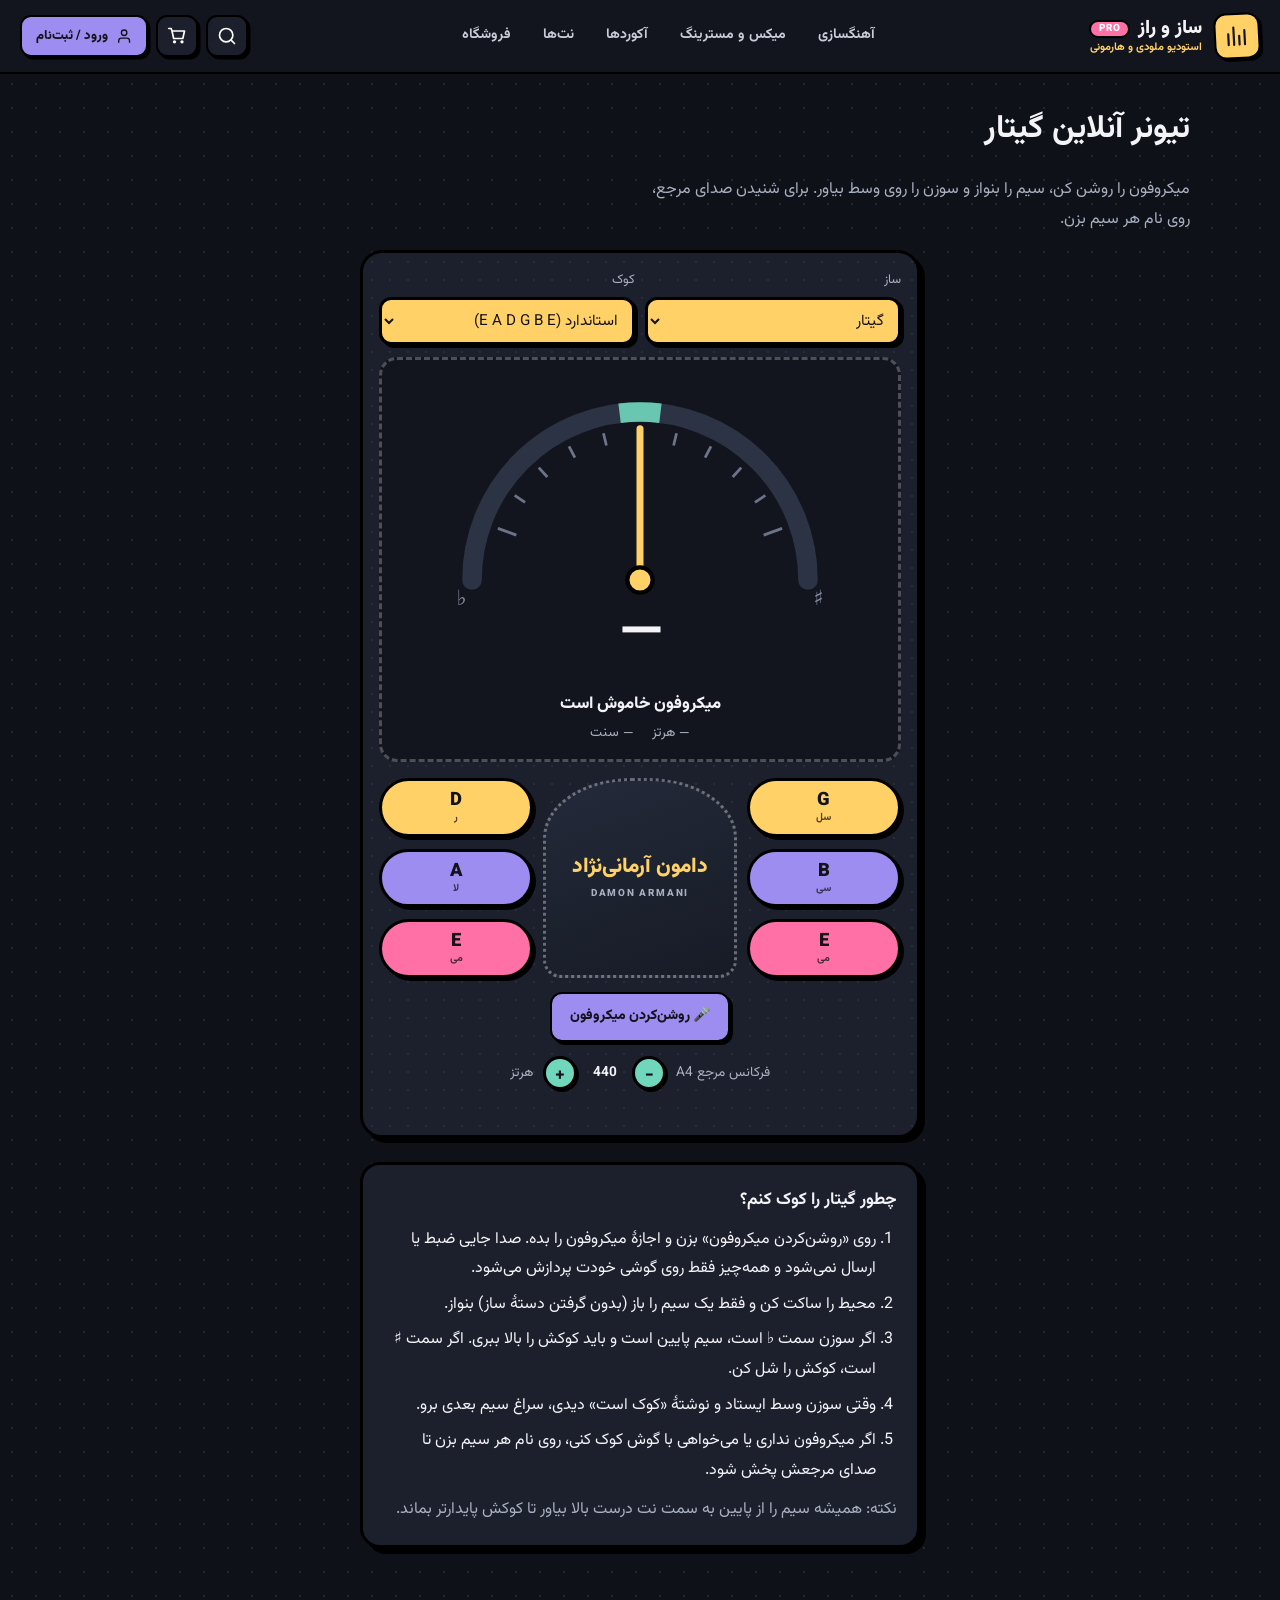
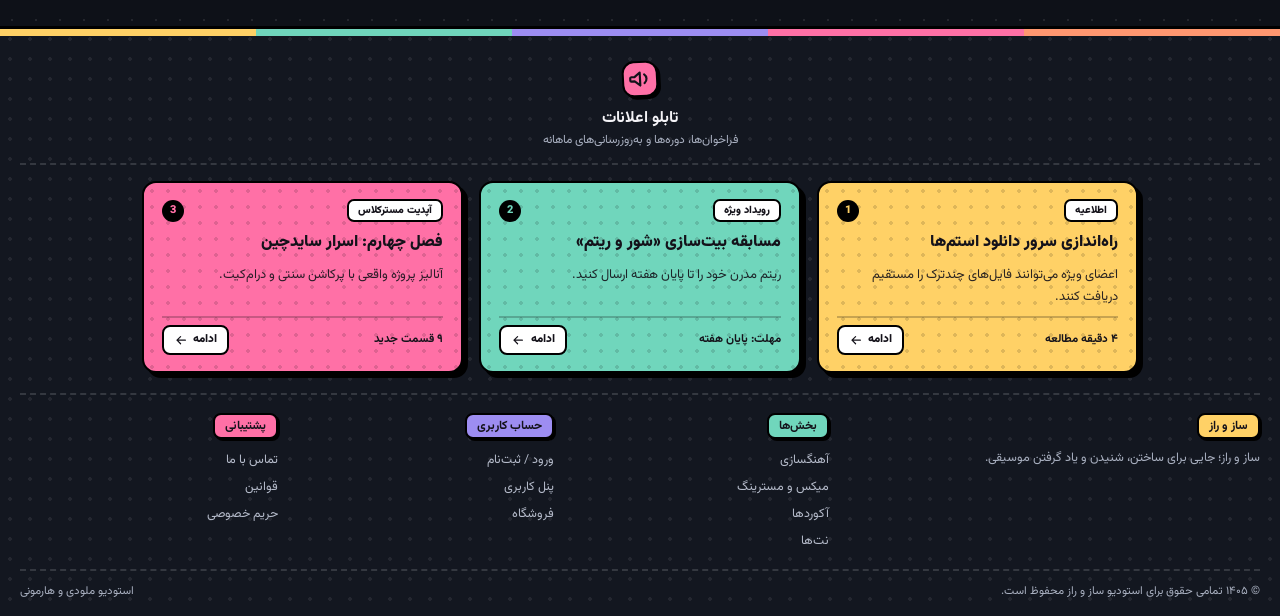
==== tuner/index.html @ 1f8d1e79 "Add files via upload" ====
<!DOCTYPE html>
<html lang="fa" dir="rtl"><head><meta charset="utf-8"><meta name="viewport" content="width=device-width,initial-scale=1,viewport-fit=cover">
<title>تیونر آنلاین گیتار | کوک گیتار با میکروفون | ساز و راز</title>
<meta name="description" content="تیونر آنلاین رایگان برای کوک گیتار، باس و اوکوله با میکروفون گوشی. کوک استاندارد، دراپ دی، نیم‌پرده پایین، DADGAD و اوپن؛ همراه با صدای مرجع هر سیم. ساختهٔ دامون آرمانی‌نژاد.">
<link rel="canonical" href="https://sazoraz.github.io/tuner/"><meta name="robots" content="index,follow,max-image-preview:large">
<meta property="og:type" content="website"><meta property="og:locale" content="fa_IR"><meta property="og:site_name" content="ساز و راز"><meta property="og:title" content="تیونر آنلاین گیتار | ساز و راز"><meta property="og:description" content="گیتارت را با میکروفون گوشی کوک کن؛ رایگان و بدون نصب."><meta property="og:url" content="https://sazoraz.github.io/tuner/">
<meta name="theme-color" content="#0e1118"><link rel="icon" href="/assets/favicon.svg">
<link rel="preload" href="/assets/fonts/Vazirmatn.woff2" as="font" type="font/woff2" crossorigin>
<link rel="stylesheet" href="/assets/theme.css"><link rel="stylesheet" href="/assets/tuner.css"><style id="cfg"></style>
<script type="application/ld+json">{"@context":"https://schema.org","@type":"WebApplication","name":"تیونر آنلاین گیتار","url":"https://sazoraz.github.io/tuner/","applicationCategory":"MultimediaApplication","operatingSystem":"Any","inLanguage":"fa-IR","isAccessibleForFree":true,"offers":{"@type":"Offer","price":"0","priceCurrency":"IRR"},"author":{"@type":"Person","name":"Damon Armani"}}</script></head>
<body class="t-chords"><a class="skip" href="#main">پرش به محتوا</a>
<div id="hdr"></div>
<main id="main" class="wrap">
<div class="pg wide">
<div class="pg-h"><h1>تیونر آنلاین گیتار</h1></div>
<p class="tn-lead">میکروفون را روشن کن، سیم را بنواز و سوزن را روی وسط بیاور. برای شنیدن صدای مرجع، روی نام هر سیم بزن.</p>

<section class="tn" id="tn" aria-label="تیونر">
  <div class="tn-top">
    <label class="tn-sel"><span>ساز</span><select id="tnInst"><option value="guitar">گیتار</option><option value="bass">گیتار باس</option><option value="uke">اوکوله</option></select></label>
    <label class="tn-sel"><span>کوک</span><select id="tnTun"></select></label>
  </div>

  <div class="tn-dial" aria-live="polite">
    <svg viewBox="0 0 300 170" class="tn-svg" role="img" aria-label="نشانگر کوک">
      <path d="M30 150 A120 120 0 0 1 270 150" class="tn-arc"/>
      <path d="M135.4 30.9 A120 120 0 0 1 164.6 30.9" class="tn-ok"/>
      <g id="tnTicks"></g>
      <g id="tnNeedle" class="tn-needle"><line x1="150" y1="150" x2="150" y2="42"/><circle cx="150" cy="150" r="9"/></g>
      <text x="26" y="168" class="tn-lb">♭</text><text x="274" y="168" class="tn-lb" text-anchor="end">♯</text>
    </svg>
    <div class="tn-read">
      <div class="tn-note"><b id="tnNote">—</b><sub id="tnOct"></sub></div>
      <div class="tn-sol" id="tnSol">&nbsp;</div>
      <div class="tn-st" id="tnSt">میکروفون خاموش است</div>
      <div class="tn-num"><span id="tnHz">— هرتز</span><span id="tnCt">— سنت</span></div>
    </div>
  </div>

  <div class="tn-head" id="tnHead">
    <div class="tn-col" id="tnL"></div>
    <div class="tn-plate"><span class="tn-plate-fa">دامون آرمانی‌نژاد</span><span class="tn-plate-en">DAMON ARMANI</span></div>
    <div class="tn-col" id="tnR"></div>
  </div>

  <div class="tn-act">
    <button class="btn" id="tnMic" type="button">🎤 روشن‌کردن میکروفون</button>
    <button class="btn s" id="tnAuto" type="button" hidden>🔄 تشخیص خودکار سیم</button>
  </div>
  <div class="tn-cal"><span>فرکانس مرجع A4</span><button type="button" id="tnM" aria-label="کاهش">−</button><b id="tnA">440</b><button type="button" id="tnP" aria-label="افزایش">+</button><span>هرتز</span></div>
  <p class="tn-msg" id="tnMsg" role="status"></p>
</section>

<section class="box tn-how">
  <h2>چطور گیتار را کوک کنم؟</h2>
  <ol>
    <li>روی «روشن‌کردن میکروفون» بزن و اجازهٔ میکروفون را بده. صدا جایی ضبط یا ارسال نمی‌شود و همه‌چیز فقط روی گوشی خودت پردازش می‌شود.</li>
    <li>محیط را ساکت کن و فقط یک سیم را باز (بدون گرفتن دستهٔ ساز) بنواز.</li>
    <li>اگر سوزن سمت <b>♭</b> است، سیم پایین است و باید کوکش را بالا ببری. اگر سمت <b>♯</b> است، کوکش را شل کن.</li>
    <li>وقتی سوزن وسط ایستاد و نوشتهٔ «کوک است» دیدی، سراغ سیم بعدی برو.</li>
    <li>اگر میکروفون نداری یا می‌خواهی با گوش کوک کنی، روی نام هر سیم بزن تا صدای مرجعش پخش شود.</li>
  </ol>
  <p>نکته: همیشه سیم را از پایین به سمت نت درست بالا بیاور تا کوکش پایدارتر بماند.</p>
</section>
</div>
</main>
<div id="ftr"></div>
<noscript><p style="padding:20px;text-align:center">برای استفاده از تیونر، جاوااسکریپت را فعال کنید.</p></noscript>
<script src="/assets/render.js"></script>
<script src="/assets/shell.js" data-active="/tuner/"></script>
<script src="/assets/tuner.js" defer></script>
</body></html>
---- assets/theme.css ----
/* ساز و راز — theme.css | RTL, responsive, 5 themes, zero frameworks */
@font-face{font-family:'Vazirmatn';src:url(/assets/fonts/Vazirmatn.woff2) format('woff2'),url(/assets/fonts/Vazirmatn.ttf) format('truetype');font-weight:100 900;font-display:swap}
@font-face{font-family:'Lalezar';src:url(/assets/fonts/Lalezar.woff2) format('woff2'),url(/assets/fonts/Lalezar-Regular.ttf) format('truetype');font-weight:400;font-display:swap}
:root{
  --bg:#0e1118;--card:#1b202c;--ink:#000;--text:#f4f3f7;--muted:#a9b0c0;--tx:#14121a;
  --r:16px;--sh:5px;--shc:#000;
  --fh:'Vazirmatn',Tahoma,system-ui,sans-serif;--fb:'Vazirmatn',Tahoma,system-ui,sans-serif;
  --c-compose:#ffd166;--c-mix:#70d6bc;--c-chords:#9d8df1;--c-sheets:#ff70a6;--c-extra:#ff9770;
  --tc:var(--c-compose)
}
*{box-sizing:border-box;margin:0;padding:0}
html{scroll-behavior:smooth;-webkit-text-size-adjust:100%}
body{font-family:var(--fb);background:var(--bg);color:var(--text);line-height:1.85;min-height:100vh;overflow-x:hidden}
body.dots{background-image:radial-gradient(rgba(255,255,255,.09) 1.5px,transparent 1.5px);background-size:24px 24px}
h1,h2,h3,h4,.btn,.brand b{font-family:var(--fh)}
a{color:inherit;text-decoration:none}
img{max-width:100%;height:auto;display:block}
button{font:inherit;cursor:pointer;color:inherit}
:focus-visible{outline:3px solid var(--tc);outline-offset:3px}
.wrap{max-width:1280px;margin:0 auto;padding:0 20px}
.skip{position:absolute;top:-60px;right:10px;background:var(--tc);color:var(--tx);padding:8px 14px;border-radius:8px;z-index:100}
.skip:focus{top:10px}
.ic{width:1.25em;height:1.25em;fill:none;stroke:currentColor;stroke-width:2;stroke-linecap:round;stroke-linejoin:round;flex:none}

/* themes (5) — each section/page just adds t-xxx */
.t-compose{--tc:var(--c-compose)}.t-mix{--tc:var(--c-mix)}.t-chords{--tc:var(--c-chords)}.t-sheets{--tc:var(--c-sheets)}.t-extra{--tc:var(--c-extra)}

/* buttons */
.btn{display:inline-flex;align-items:center;gap:8px;padding:10px 18px;border-radius:12px;border:2.5px solid var(--ink);background:var(--tc);color:var(--tx);font-weight:800;font-size:14px;box-shadow:3px 3px 0 var(--shc);transition:transform .12s,box-shadow .12s}
.btn:hover{transform:translate(1px,1px);box-shadow:2px 2px 0 var(--shc)}
.btn:active{transform:translate(3px,3px);box-shadow:0 0 0 var(--shc)}
.btn-w{background:#fff}
.btn-dark{background:var(--card);color:var(--text)}

/* header */
.hdr{position:sticky;top:0;z-index:50;background:rgba(20,21,31,.94);backdrop-filter:blur(10px);-webkit-backdrop-filter:blur(10px);border-bottom:2.5px solid var(--ink)}
.hdr-in{display:flex;align-items:center;justify-content:space-between;gap:14px;height:72px}
.brand{display:flex;align-items:center;gap:12px}
.logo{width:46px;height:46px;border-radius:12px;background:var(--c-compose);color:var(--tx);border:2.5px solid var(--ink);box-shadow:2.5px 2.5px 0 var(--shc);display:grid;place-items:center;transform:rotate(-3deg);transition:transform .2s}
.brand:hover .logo{transform:rotate(3deg)}
.logo .ic{width:26px;height:26px}
.bt{display:flex;flex-direction:column;line-height:1.25}
.bt b{font-size:19px;font-weight:900;display:flex;align-items:center;gap:8px}
.bt b i{font-style:normal;font-size:10px;background:var(--c-sheets);color:#fff;padding:1px 8px;border-radius:99px;border:2px solid var(--ink)}
.bt small{font-size:11px;color:var(--c-compose);font-weight:700}
.nav{display:flex;gap:4px;align-items:center}
.nav a{padding:8px 12px;border-radius:10px;font-weight:700;font-size:14px;color:#c9cdd8;border:2px solid transparent;transition:.15s}
.nav a:hover{color:#fff;border-color:var(--tc)}
.nav a.on{background:var(--tc);color:var(--tx);border-color:var(--ink);box-shadow:2px 2px 0 var(--shc)}
.hdr-act{display:flex;align-items:center;gap:8px}
.ib{width:42px;height:42px;border-radius:11px;background:var(--card);border:2.5px solid var(--ink);box-shadow:2.5px 2.5px 0 var(--shc);display:grid;place-items:center;color:#fff;position:relative}
.ib:hover{background:#262c3b}
.auth{display:flex;align-items:center;gap:8px;padding:0 14px;height:42px;border-radius:11px;background:var(--c-chords);color:var(--tx);border:2.5px solid var(--ink);box-shadow:2.5px 2.5px 0 var(--shc);font-weight:800;font-size:13px;white-space:nowrap}
.auth.in{background:var(--c-mix)}
.auth .av{width:24px;height:24px;border-radius:50%;background:#fff;border:2px solid var(--ink);display:grid;place-items:center;font-size:12px;font-weight:900}
.burger{display:none}

/* hero */
.hero{margin:18px 0 6px;border:3px solid var(--ink);border-radius:calc(var(--r) + 6px);background:var(--c-compose);color:var(--tx);padding:28px 32px;position:relative;overflow:hidden;box-shadow:6px 6px 0 var(--shc)}
.hero::before{content:'';position:absolute;inset:0;background-image:radial-gradient(rgba(0,0,0,.18) 2.5px,transparent 2.5px);background-size:22px 22px;pointer-events:none}
.sh{position:absolute;z-index:0;border:3px solid var(--ink);pointer-events:none}
.sh.a{width:170px;height:170px;border-radius:50%;background:var(--c-sheets);top:-50px;left:-50px}
.sh.b{width:130px;height:130px;background:var(--c-mix);bottom:-55px;right:28%;transform:rotate(12deg)}
.sh.c{width:60px;height:60px;border-radius:10px;background:var(--c-chords);top:26px;left:34%;transform:rotate(45deg)}
.hero-in{position:relative;z-index:1;display:grid;grid-template-columns:7fr 5fr;gap:24px;align-items:center}
.eyebrow{display:inline-flex;align-items:center;gap:8px;background:#fff;border:2.5px solid var(--ink);padding:3px 16px;border-radius:99px;font-weight:800;font-size:13px;box-shadow:2.5px 2.5px 0 var(--shc);transform:rotate(-1deg)}
.eyebrow::before{content:'';width:10px;height:10px;border-radius:50%;background:var(--c-sheets);animation:pulse 1.6s infinite}
.hero h1{font-size:clamp(24px,3.6vw,40px);line-height:1.35;font-weight:900;margin:10px 0}
.hl{display:inline-block;background:var(--c-sheets);color:#fff;padding:0 14px;border-radius:10px;border:2.5px solid var(--ink);box-shadow:4px 4px 0 var(--ink);transform:rotate(-1deg);margin-top:6px}
.hero p{font-size:15px;font-weight:600;max-width:620px;line-height:1.9}
.hero-btns{display:flex;gap:10px;flex-wrap:wrap;margin-top:14px}
.hero .btn{background:var(--c-sheets);color:#fff;padding:9px 18px;font-size:14px;box-shadow:4px 4px 0 var(--ink)}
.hero .btn.alt{background:#fff;color:var(--tx)}
.deck{background:#1b202c;color:var(--text);border:3px solid var(--ink);border-radius:18px;padding:14px;box-shadow:5px 5px 0 var(--ink);transform:rotate(1deg);transition:transform .25s}
.deck:hover{transform:rotate(0)}
.deck-top{display:flex;justify-content:space-between;align-items:center;padding-bottom:8px;margin-bottom:8px;border-bottom:2px solid rgba(255,255,255,.14)}
.dots3{display:flex;gap:6px}.dots3 i{width:13px;height:13px;border-radius:50%;border:1.5px solid var(--ink)}
.dots3 i:nth-child(1){background:var(--c-sheets)}.dots3 i:nth-child(2){background:var(--c-compose)}.dots3 i:nth-child(3){background:var(--c-mix)}
.deck-top span{font-size:11px;font-weight:800;color:var(--c-compose);background:rgba(0,0,0,.4);padding:3px 10px;border-radius:7px}
.eq{display:flex;align-items:flex-end;gap:6px;height:76px;background:#11141c;border:2px solid var(--ink);border-radius:12px;padding:12px}
.eq i{flex:1;height:var(--h);border-radius:4px 4px 0 0;border-top:2px solid var(--ink);animation:eqb 1.6s ease-in-out infinite;animation-delay:var(--d)}
.eq i:nth-child(4n+1){background:var(--c-sheets)}.eq i:nth-child(4n+2){background:var(--c-mix)}.eq i:nth-child(4n+3){background:var(--c-compose)}.eq i:nth-child(4n){background:var(--c-chords)}
.now{display:flex;align-items:center;gap:12px;background:#242b3b;border:2px solid var(--ink);border-radius:12px;padding:8px;margin-top:10px}
.now .logo{width:38px;height:38px;transform:none;box-shadow:none}
.now div{flex:1;min-width:0;line-height:1.5}.now b{display:block;font-size:14px}.now small{font-size:12px;color:var(--c-mix)}
.quick{display:grid;grid-template-columns:repeat(4,1fr);gap:12px;margin-top:20px;padding-top:16px;border-top:2px solid rgba(0,0,0,.2);position:relative;z-index:1}
.q{display:flex;align-items:center;gap:10px;background:#fff;border:2.5px solid var(--ink);border-radius:14px;padding:9px 11px;box-shadow:3px 3px 0 var(--ink);transition:transform .15s}
.q:hover{transform:translateY(-3px)}
.q .qi{width:38px;height:38px;border-radius:11px;border:2.5px solid var(--ink);background:var(--tc);display:grid;place-items:center;flex:none}
.q b{display:block;font-size:14px;line-height:1.4}.q small{font-size:12px;color:#5b5663}

/* sections + cards */
main>*:not(.hero-wrap){margin-top:0}
.sec{margin-top:56px;scroll-margin-top:90px}
.sec-h{display:flex;align-items:center;justify-content:space-between;gap:14px;padding-bottom:16px;border-bottom:3px solid var(--tc);margin-bottom:24px;flex-wrap:wrap}
.sec-t{display:flex;align-items:center;gap:14px}
.sec-i{width:52px;height:52px;border-radius:14px;background:var(--tc);color:var(--tx);border:3px solid var(--ink);box-shadow:3px 3px 0 var(--shc);display:grid;place-items:center;transform:rotate(-3deg)}
.sec-i .ic{width:26px;height:26px}
.sec h2{font-size:clamp(19px,2.6vw,28px);font-weight:900;line-height:1.5;display:flex;align-items:center;gap:10px;flex-wrap:wrap}
.tag{font-size:11px;background:var(--tc);color:var(--tx);border:2px solid var(--ink);padding:0 10px;border-radius:7px;font-weight:900}
.sec-t p{font-size:13px;color:var(--muted)}
.grid{display:grid;grid-template-columns:repeat(3,1fr);gap:24px}
.card{position:relative;background:var(--card);border:3px solid var(--ink);border-radius:calc(var(--r) + 4px);padding:18px;box-shadow:var(--sh) var(--sh) 0 var(--shc);display:flex;flex-direction:column;gap:14px;transition:transform .2s,box-shadow .2s}
.card:hover{transform:translateY(-4px);box-shadow:var(--sh) calc(var(--sh) + 3px) 0 var(--tc)}
.thumb{position:relative;aspect-ratio:16/9;border-radius:var(--r);overflow:hidden;border:2.5px solid var(--ink);background:var(--tc)}
.thumb img{width:100%;height:100%;object-fit:cover}
.ph{width:100%;height:100%;display:grid;place-items:center;color:var(--tx);background-image:radial-gradient(rgba(0,0,0,.22) 1.5px,transparent 1.5px);background-size:16px 16px}
.ph .ic{width:56px;height:56px;opacity:.85}
.chip{position:absolute;top:10px;right:10px;background:var(--tc);color:var(--tx);font-weight:900;font-size:11px;padding:2px 10px;border-radius:8px;border:2px solid var(--ink);box-shadow:2px 2px 0 var(--shc)}
.meta{position:absolute;bottom:10px;left:10px;background:rgba(14,17,24,.82);color:#fff;font-size:11px;padding:1px 9px;border-radius:7px}
.chord{display:flex;align-items:center;justify-content:space-between;gap:10px;aspect-ratio:16/9;padding:16px;border-radius:var(--r);border:2.5px solid var(--ink);background:#232135;background-image:radial-gradient(rgba(255,255,255,.12) 1.5px,transparent 1.5px);background-size:16px 16px;position:relative}
.chord b{font-family:var(--fh);font-size:34px;font-weight:900;color:var(--tc);line-height:1.2;direction:ltr}
.chord small{font-size:12px;color:#d6d9e3;display:block}
.card h3{font-size:16px;line-height:1.7;font-weight:800}
.card p{font-size:13px;color:var(--muted);line-height:1.9;display:-webkit-box;-webkit-line-clamp:2;-webkit-box-orient:vertical;overflow:hidden}
.stretch::after{content:'';position:absolute;inset:0;border-radius:inherit}
.cta{margin-top:auto;display:flex;align-items:center;justify-content:center;gap:8px;padding:10px;border-radius:12px;background:var(--tc);color:var(--tx);border:2.5px solid var(--ink);box-shadow:3px 3px 0 var(--shc);font-weight:800;font-size:13px}
.card-b{display:flex;flex-direction:column;gap:6px;flex:1}

/* banner */
.banner{margin-top:56px;background:var(--c-mix);color:var(--tx);border:3px solid var(--ink);border-radius:calc(var(--r) + 6px);padding:32px;box-shadow:6px 6px 0 var(--shc);display:flex;align-items:center;justify-content:space-between;gap:22px;flex-wrap:wrap;position:relative;overflow:hidden}
.banner::before{content:'';position:absolute;inset:0;background-image:radial-gradient(rgba(0,0,0,.16) 2.5px,transparent 2.5px);background-size:20px 20px;pointer-events:none}
.banner>*{position:relative}
.banner .logo{width:64px;height:64px;background:var(--c-sheets);color:#fff;border-radius:16px}
.banner h3{font-size:clamp(18px,2.4vw,26px);font-weight:900;line-height:1.5}
.banner p{font-weight:600;font-size:15px}
.banner .l{display:flex;align-items:center;gap:16px}
.banner .btn{background:#fff;padding:14px 26px;font-size:15px}

/* footer */
.ftr{margin-top:48px;background:#131720;background-image:radial-gradient(rgba(255,255,255,.07) 2px,transparent 2px);background-size:20px 20px;border-top:3px solid var(--ink);padding:26px 0 14px;position:relative}
.ftr::before{content:'';position:absolute;top:0;left:0;right:0;height:7px;background:linear-gradient(90deg,var(--c-compose) 0 20%,var(--c-mix) 0 40%,var(--c-chords) 0 60%,var(--c-sheets) 0 80%,var(--c-extra) 0)}
.ftr-h{display:flex;align-items:center;justify-content:space-between;gap:10px;padding:6px 0 14px;margin-bottom:14px;border-bottom:2px dashed rgba(255,255,255,.14);flex-wrap:wrap}
.ftr-h .l{display:flex;align-items:center;gap:10px}
.ftr-h .logo{width:36px;height:36px;background:var(--c-sheets)}
.ftr-h h3{font-size:16px}.ftr-h small{color:var(--muted);font-size:12px}
.ann{display:grid;grid-template-columns:repeat(3,1fr);gap:12px}
.an{background:var(--tc);color:var(--tx);border:2.5px solid var(--ink);border-radius:14px;padding:12px 14px;box-shadow:4px 4px 0 var(--shc);display:flex;flex-direction:column;gap:5px;position:relative;overflow:hidden;transition:transform .2s}
.an:hover{transform:translateY(-3px)}
.an .top{display:flex;justify-content:space-between;align-items:center}
.an .lbl{background:#fff;border:2px solid var(--ink);padding:0 9px;border-radius:7px;font-size:10.5px;font-weight:900}
.an .no{width:22px;height:22px;border-radius:50%;background:var(--ink);color:var(--tc);display:grid;place-items:center;font-size:11px;font-weight:900}
.an h4{font-size:14px;line-height:1.6;font-weight:900}
.an p{font-size:12px;line-height:1.7;opacity:.9;display:-webkit-box;-webkit-line-clamp:2;-webkit-box-orient:vertical;overflow:hidden}
.an .ft{display:flex;justify-content:space-between;align-items:center;margin-top:auto;padding-top:7px;border-top:2px solid rgba(0,0,0,.22);font-size:11.5px;font-weight:700}
.an .ft a{background:#fff;border:2px solid var(--ink);padding:2px 10px;border-radius:8px;font-weight:900;display:inline-flex;align-items:center;gap:5px}
.cols{display:grid;grid-template-columns:2fr 1fr 1fr 1fr;gap:18px;margin-top:18px;padding-top:16px;border-top:2px dashed rgba(255,255,255,.14)}
.cols h5{display:inline-block;font-size:12px;margin-bottom:8px;padding:0 10px;border:2px solid var(--ink);border-radius:8px;background:var(--c-compose);color:#14121a;box-shadow:2px 2px 0 #000}
.cols>div:nth-child(2) h5{background:var(--c-mix)}.cols>div:nth-child(3) h5{background:var(--c-chords)}.cols>div:nth-child(4) h5{background:var(--c-sheets)}
.cols a{display:block;color:#b6bccb;font-size:12.5px;padding:2px 0}.cols a:hover{color:var(--c-compose)}
.cols p{font-size:12.5px;line-height:1.8;color:var(--muted);max-width:380px}
.copy{margin-top:14px;padding-top:10px;border-top:2px dashed rgba(255,255,255,.14);display:flex;justify-content:space-between;gap:8px;flex-wrap:wrap;color:var(--muted);font-size:11.5px}

@keyframes pulse{50%{opacity:.35}}
@keyframes eqb{0%,100%{transform:scaleY(1)}50%{transform:scaleY(.55)}}
.eq i{transform-origin:bottom}
@media(prefers-reduced-motion:reduce){*{animation:none!important;transition:none!important}html{scroll-behavior:auto}}

/* tablet */
@media(max-width:1040px){
  .hero-in{grid-template-columns:1fr}.deck{max-width:460px}
  .quick{grid-template-columns:repeat(2,1fr)}
  .grid{grid-template-columns:repeat(2,1fr)}
  .ann{display:flex;overflow-x:auto;scroll-snap-type:x mandatory;gap:12px;padding:2px 2px 10px;scrollbar-width:none}.ann::-webkit-scrollbar{display:none}.an{flex:0 0 78%;scroll-snap-align:start}.cols{grid-template-columns:1fr 1fr}.cols>div:first-child{grid-column:1/-1}
}
/* mobile: nav drawer + horizontal card sliders */
@media(max-width:860px){
  .burger{display:grid}
  .nav{position:fixed;top:72px;right:0;left:0;flex-direction:column;align-items:stretch;background:#14151f;border-bottom:2.5px solid var(--ink);padding:14px 20px 20px;gap:8px;transform:translateY(-130%);transition:transform .25s;z-index:40;max-height:calc(100vh - 72px);overflow:auto}
  .nav.open{transform:none}
  .nav a{padding:12px 14px;border:2px solid rgba(255,255,255,.08);font-size:15px}
  .auth span.t{display:none}.auth{padding:0 10px}
  .bt small{display:none}
}
@media(max-width:700px){
  .wrap{padding:0 14px}
  .hero{padding:16px 14px}.hero-in{gap:14px}.eq{height:56px}.hero p{font-size:14px}
  .grid{display:flex;overflow-x:auto;scroll-snap-type:x mandatory;gap:16px;padding:6px 4px 14px;margin:0 -4px;scrollbar-width:none}
  .grid::-webkit-scrollbar{display:none}
  .grid .card{flex:0 0 80%;scroll-snap-align:start}
  .sec{margin-top:42px}.sec-i{width:44px;height:44px}
  .quick{grid-template-columns:1fr 1fr;gap:10px}.q{padding:9px;gap:8px}.q .qi{width:36px;height:36px}
  .banner{padding:22px 18px}
  .ib.hide-m{display:none}
}

/* ---- حساب کاربری / پنل / فروشگاه ---- */
.pg{padding:26px 0 6px;max-width:760px;margin:0 auto}.pg.wide{max-width:1100px}
.pg-h{margin-bottom:16px}.pg-h h1{font-size:clamp(22px,4vw,32px)}
.box{background:var(--card);border:3px solid var(--ink);border-radius:calc(var(--r) + 4px);padding:20px;box-shadow:6px 6px 0 var(--shc)}
.box+.box,#app>.box+.box{margin-top:20px}
.box h2{font-size:17px;margin-bottom:12px}
.muted{color:var(--muted);font-size:13px}
.tabs2{display:flex;gap:8px;margin-bottom:16px;flex-wrap:wrap}
.tabs2 button{padding:8px 16px;border-radius:11px;border:2.5px solid var(--ink);background:#262c3b;color:#cfd3de;font-weight:800;font-size:14px}
.tabs2 button[aria-selected=true]{background:var(--tc);color:var(--tx);box-shadow:3px 3px 0 var(--shc)}
.fm{display:grid;gap:14px}.fm[hidden]{display:none}
.fm label{display:grid;gap:5px;font-weight:700;font-size:13px}
.fm input:not([type=checkbox]),.fm textarea{width:100%;padding:11px 13px;border-radius:11px;border:2.5px solid var(--ink);background:#11141c;color:var(--text);font:inherit;font-size:15px}
.fm small{color:var(--muted);font-weight:500;font-size:12px;line-height:1.8}
.note-msg{display:none;padding:10px 14px;border:2.5px solid var(--ink);border-radius:11px;font-weight:700;font-size:14px;margin-bottom:12px}
.note-msg.show{display:block}.note-msg.err{background:#ff6b6b;color:#14121a}.note-msg.ok{background:var(--c-mix);color:#14121a}
.list{display:grid;gap:10px}
.li{border:2.5px solid var(--ink);background:#242b3b;border-radius:12px;padding:10px 14px;display:flex;justify-content:space-between;gap:10px;align-items:center;flex-wrap:wrap}
.li.unread{border-color:var(--c-compose)}
.st{display:inline-block;padding:1px 10px;border-radius:99px;border:2px solid var(--ink);font-size:12px;font-weight:900;color:#14121a;background:var(--c-compose)}
.st.approved{background:var(--c-mix)}.st.rejected{background:#ff6b6b}
.acts{display:flex;gap:10px;flex-wrap:wrap;margin-top:14px}
.modal{position:fixed;inset:0;background:rgba(0,0,0,.78);display:grid;place-items:center;z-index:300;padding:16px;overflow:auto}
.modal .box{max-width:460px;width:100%}.modal p{margin-bottom:6px;line-height:1.9}
.code{font-family:ui-monospace,Menlo,monospace;direction:ltr;text-align:center;font-size:20px;letter-spacing:1.5px;background:#000;color:var(--c-compose);border:2.5px dashed var(--c-compose);padding:12px;border-radius:12px;margin:12px 0;user-select:all;word-break:break-all}
.shop{display:grid;grid-template-columns:1fr 360px;gap:22px;align-items:start}
.prods{display:grid;grid-template-columns:repeat(auto-fill,minmax(230px,1fr));gap:18px}
.prod{background:var(--card);border:3px solid var(--ink);border-radius:calc(var(--r) + 2px);padding:16px;box-shadow:5px 5px 0 var(--shc);display:flex;flex-direction:column;gap:10px}
.prod h3{font-size:16px;line-height:1.7}.prod .price{font-weight:900;color:var(--c-extra);font-size:17px;margin-top:auto}
.cart{position:sticky;top:90px}.total{display:flex;justify-content:space-between;margin:12px 0;font-size:16px}
.cardinfo{display:grid;gap:8px;margin:10px 0 14px}
@media(max-width:860px){.shop{grid-template-columns:1fr}.cart{position:static}}

/* ---- صفحهٔ پست ---- */
.art-wrap{max-width:820px;margin:0 auto;padding-top:20px}
.crumbs{font-size:12.5px;color:var(--muted);display:flex;gap:6px;flex-wrap:wrap;margin-bottom:14px}.crumbs a:hover{color:var(--tc)}
.art-h h1{font-size:clamp(24px,4.4vw,40px);line-height:1.5;margin:10px 0}
.art-h .lead{font-size:16px;color:#d6d9e3;font-weight:600;line-height:2}
.art-meta{display:flex;gap:14px;flex-wrap:wrap;color:var(--muted);font-size:13px;margin-top:10px}
.art .chip{display:inline-block;background:var(--tc);color:var(--tx);border:2.5px solid var(--ink);padding:0 12px;border-radius:99px;font-weight:900;font-size:12px;box-shadow:2px 2px 0 var(--shc)}
.cover{margin:20px 0;border:3px solid var(--ink);border-radius:calc(var(--r) + 4px);overflow:hidden;box-shadow:6px 6px 0 var(--shc);background:var(--card)}.cover img{width:100%}
.toc{background:var(--card);border:3px solid var(--ink);border-radius:var(--r);padding:12px 18px;margin:18px 0;box-shadow:4px 4px 0 var(--shc)}.toc b{color:var(--tc)}.toc ol{margin:6px 22px 0;display:grid;gap:2px;font-size:14px}.toc a:hover{color:var(--tc)}
.prose{font-size:17px;line-height:2.15}.prose>*+*{margin-top:18px}
.prose h2{font-size:26px;line-height:1.7;margin-top:36px;padding-right:14px;border-right:6px solid var(--tc);scroll-margin-top:90px}
.prose h3{font-size:20px;margin-top:26px;color:var(--tc);scroll-margin-top:90px}
.prose a:not(.btn){color:var(--tc);text-decoration:underline;text-underline-offset:4px}
.prose ul{padding-right:24px}.prose li{margin:4px 0}
.fig img{border:3px solid var(--ink);border-radius:var(--r);box-shadow:5px 5px 0 var(--shc);width:100%}.fig figcaption{font-size:13px;color:var(--muted);text-align:center;margin-top:8px}
.vid{position:relative;aspect-ratio:16/9;border:3px solid var(--ink);border-radius:var(--r);overflow:hidden;box-shadow:5px 5px 0 var(--shc);background:#000}.vid iframe{position:absolute;inset:0;width:100%;height:100%;border:0}
.sc iframe{width:100%;height:166px;border:3px solid var(--ink);border-radius:var(--r);background:#fff}
.hl-box{background:var(--tc);color:var(--tx);border:3px solid var(--ink);border-radius:var(--r);padding:16px 20px;font-weight:700;box-shadow:5px 5px 0 var(--shc);line-height:2}
.dv{border:0;border-top:3px dashed rgba(255,255,255,.2);margin:30px 0}
.aud{background:var(--card);border:3px solid var(--ink);border-radius:var(--r);padding:12px;box-shadow:4px 4px 0 var(--shc);display:grid;gap:8px}.aud audio{width:100%}
.art-foot{display:flex;gap:10px;margin:26px 0;flex-wrap:wrap}
.related{margin:34px 0}.related h2,.cm h2{font-size:20px;margin-bottom:12px}.cm{margin:30px 0 10px}
.grid.v{grid-template-columns:repeat(auto-fill,minmax(250px,1fr))}
.pbar{position:fixed;top:0;right:0;height:4px;background:var(--tc);width:0;z-index:99}
.cm .li p{white-space:pre-wrap;margin:4px 0 0}
@media(max-width:700px){.grid.v{display:grid;grid-template-columns:1fr;overflow:visible;margin:0;padding:0}.grid.v .card{flex:none}.prose{font-size:16px}.prose h2{font-size:22px}}

/* ===== پنل کاربری (طراحی جدید) ===== */
body.pn-on{padding-bottom:84px}
.ic{display:inline-grid;place-items:center;flex:none}
.pn-hero{background:var(--card);border:3px solid var(--ink);border-radius:calc(var(--r) + 6px);padding:18px;box-shadow:6px 6px 0 var(--shc);display:grid;gap:14px;position:relative;overflow:hidden}
.pn-hero::before{content:'';position:absolute;width:140px;height:140px;border-radius:50%;background:var(--c-chords);opacity:.18;top:-60px;left:-50px;pointer-events:none}
.pn-id{display:flex;align-items:center;gap:14px;position:relative}
.pn-av{width:64px;height:64px;border-radius:18px;background:var(--c-compose);color:var(--tx);border:3px solid var(--ink);box-shadow:3px 3px 0 var(--shc);display:grid;place-items:center;font-size:28px;font-weight:900;position:relative;transform:rotate(-3deg);flex:none}
.pn-pro{position:absolute;bottom:-9px;right:50%;transform:translateX(50%);font-style:normal;font-size:10px;font-weight:900;background:var(--c-sheets);color:#fff;border:2px solid var(--ink);border-radius:99px;padding:0 8px;line-height:1.6}
.pn-who{min-width:0}.pn-who h1{font-size:22px;line-height:1.4}.pn-who .muted{font-size:12px;overflow:hidden;text-overflow:ellipsis;white-space:nowrap}
.pn-sub{display:grid;gap:10px;background:#242b3b;border:2.5px solid var(--ink);border-radius:14px;padding:12px 14px;position:relative}
.pn-subt{display:flex;align-items:center;gap:8px;flex-wrap:wrap}.pn-subt .ic{color:var(--c-compose)}.pn-subt span:last-child{font-size:12px;color:var(--muted);flex-basis:100%}
.pn-bar{height:12px;background:#11141c;border:2px solid var(--ink);border-radius:99px;overflow:hidden}.pn-bar i{display:block;height:100%;background:var(--c-mix)}
.pn-sub .btn{justify-self:start}
.pn-mx{display:grid;grid-template-columns:repeat(3,1fr);gap:12px;margin:16px 0}
.pn-m{background:var(--card);border:3px solid var(--ink);border-radius:16px;padding:12px 8px;box-shadow:4px 4px 0 var(--shc);display:grid;justify-items:center;gap:2px;color:var(--text);font:inherit;transition:transform .12s}
.pn-m:active{transform:translate(3px,3px);box-shadow:0 0 0 var(--shc)}
.pn-m .ic{color:var(--tc)}.pn-m b{font-size:22px;line-height:1.3}.pn-m small{font-size:11px;color:var(--muted)}
.pn-lay{display:grid;gap:18px;align-items:start}
.pn-tabs{display:none;gap:8px;margin-bottom:14px}
.pn-tabs button{display:inline-flex;align-items:center;gap:7px;padding:8px 16px;border-radius:11px;border:2.5px solid var(--ink);background:#262c3b;color:#cfd3de;font:inherit;font-weight:800;font-size:14px;position:relative}
.pn-tabs button[aria-selected=true]{background:var(--tc);color:var(--tx);box-shadow:3px 3px 0 var(--shc)}
.pn-bd{font-style:normal;background:var(--c-sheets);color:#fff;border:2px solid var(--ink);border-radius:99px;font-size:10px;font-weight:900;min-width:19px;height:19px;display:grid;place-items:center;padding:0 4px;line-height:1}
.pn-nav{position:fixed;bottom:0;right:0;left:0;z-index:60;display:grid;grid-template-columns:repeat(4,1fr);background:rgba(20,21,31,.97);border-top:3px solid var(--ink);padding:6px 6px calc(6px + env(safe-area-inset-bottom))}
.pn-nav button{display:grid;justify-items:center;gap:1px;padding:5px 2px;border-radius:12px;color:#9aa1b3;font:inherit;font-size:11px;font-weight:800;position:relative;background:none;border:2.5px solid transparent}
.pn-nav button.on{color:var(--tx);background:var(--tc);border-color:var(--ink);box-shadow:2px 2px 0 var(--shc)}
.pn-nav .pn-bd{position:absolute;top:0;left:22%}
.pn-c{padding:16px}.pn-side{display:none}
.pn-grid{display:grid;grid-template-columns:repeat(auto-fill,minmax(210px,1fr));gap:14px}
.pn-prod{background:#242b3b;border:2.5px solid var(--ink);border-radius:14px;padding:14px;display:grid;gap:10px;box-shadow:3px 3px 0 var(--shc)}
.pn-pi{width:42px;height:42px;border-radius:11px;background:var(--c-mix);color:var(--tx);border:2.5px solid var(--ink);display:grid;place-items:center}
.pn-empty{text-align:center;padding:26px 8px;display:grid;gap:12px;justify-items:center}
.pn-acc{display:grid;gap:14px}.pn-acc .btn{justify-self:start}
.pn-pad{padding:14px}
.pn-sm{display:grid;gap:0;width:100%;text-align:right;padding:8px 10px;margin-top:8px;border-radius:11px;border:2.5px solid var(--ink);background:#242b3b;color:var(--text);font:inherit}
.pn-sm.unread{border-color:var(--c-compose)}.pn-sm small{overflow:hidden;text-overflow:ellipsis;white-space:nowrap}
.pn-help .btn{margin-top:8px}
.sk{background:linear-gradient(90deg,#242b3b 25%,#2e3649 50%,#242b3b 75%);background-size:200% 100%;animation:sk 1.2s infinite;border-radius:10px;height:38px}.sk-r{height:56px;border:2.5px solid var(--ink);margin-bottom:10px}
@keyframes sk{to{background-position:-200% 0}}
/* پیام‌ها — چیدمان ایمیل */
.mail{display:grid;gap:0}
.mail .md{display:none}.mail.open .ml{display:none}.mail.open .md{display:block}
.ml-h{padding-bottom:10px;border-bottom:2.5px solid var(--ink);margin-bottom:6px}
.mi{display:grid;gap:3px;width:100%;text-align:right;padding:10px 12px;margin:8px 0;border-radius:12px;border:2.5px solid var(--ink);background:#242b3b;color:var(--text);font:inherit;position:relative}
.mi.act{background:#2c3550;border-color:var(--tc)}.mi.unread{border-color:var(--c-compose)}
.mi-t{display:flex;justify-content:space-between;gap:8px}.mi-t b{overflow:hidden;text-overflow:ellipsis;white-space:nowrap}.mi-t small{color:var(--muted);flex:none}
.mi-s{font-size:12px;color:var(--muted);overflow:hidden;text-overflow:ellipsis;white-space:nowrap}.mi-k{background:var(--c-chords);color:var(--tx);border-radius:6px;padding:0 6px;font-weight:800;font-size:11px}
.mi-dot{position:absolute;top:-5px;left:-5px;width:13px;height:13px;border-radius:50%;background:var(--c-sheets);border:2px solid var(--ink)}
.tv-h{display:flex;align-items:center;gap:10px;padding-bottom:10px;border-bottom:2.5px solid var(--ink);margin-bottom:12px;flex-wrap:wrap}.tv-h h3{font-size:16px;flex:1;min-width:0}
.pn-back{display:inline-flex;align-items:center;gap:4px;padding:6px 12px;border-radius:10px;border:2.5px solid var(--ink);background:#262c3b;color:var(--text);font:inherit;font-weight:800;font-size:13px}
.tv-l{display:grid;gap:10px;margin-bottom:14px}
.bb{max-width:88%;border:2.5px solid var(--ink);border-radius:14px;padding:9px 13px}.bb small{display:block;font-size:11px;opacity:.75}.bb p{white-space:pre-wrap;word-break:break-word;margin-top:2px}
.bb.ad{background:#242b3b;justify-self:start;border-top-right-radius:4px}.bb.me{background:var(--c-mix);color:var(--tx);justify-self:end;border-top-left-radius:4px}
.tv-f{gap:10px}.tv-f textarea{resize:vertical;min-height:80px}.tv-f .btn{justify-self:start}
@media(min-width:900px){
  body.pn-on{padding-bottom:0}
  .pn-nav{display:none}.pn-tabs{display:flex}
  .pn-hero{grid-template-columns:1fr minmax(280px,380px);align-items:center;padding:22px}
  .pn-lay{grid-template-columns:1fr 300px}.pn-side{display:block}
  .pn-side .box{padding:16px}.pn-side .box+.box{margin-top:16px}
  .mail{grid-template-columns:300px 1fr;gap:16px}
  .mail .md,.mail.open .md{display:block}.mail.open .ml{display:block}
  .md{border-right:2.5px solid var(--ink);padding-right:16px}.pn-back{display:none}
  .pn-ph{text-align:center;padding-top:60px}
}
.pn-who .muted{unicode-bidi:plaintext;text-align:start}

/* ===== نسخهٔ ۲: بلوک‌های پست (ممفیس سه‌بعدی هم‌رنگ دستهٔ پست)، بنر، فوتر، پنل ===== */
html{scroll-behavior:smooth}
.atg{scroll-margin-top:90px}
.prose.j p,.prose.j li{text-align:justify;text-justify:inter-word}
.prose .btn{box-shadow:4px 4px 0 var(--shc),7px 7px 0 rgba(255,255,255,.1)}
.fig img,.vid,.cover,.emb iframe{box-shadow:6px 6px 0 var(--tc)}
.cover{background-image:radial-gradient(rgba(255,255,255,.1) 2px,transparent 2px);background-size:16px 16px}
.prose h2{background:linear-gradient(90deg,transparent,rgba(255,255,255,.04));border-radius:0 10px 10px 0}
.toc{background-image:radial-gradient(rgba(255,255,255,.07) 2px,transparent 2px);background-size:16px 16px;box-shadow:5px 5px 0 var(--tc)}
.hl-box{position:relative;background:var(--tc);background-image:radial-gradient(rgba(0,0,0,.16) 2px,transparent 2px);background-size:16px 16px;color:var(--tx);border:3px solid var(--ink);border-radius:18px;padding:26px 20px 16px;margin-top:30px;box-shadow:6px 6px 0 var(--shc),11px 11px 0 rgba(255,255,255,.1);transform:rotate(-.4deg)}
.hl-t{position:absolute;top:-17px;right:18px;display:inline-flex;align-items:center;gap:6px;background:#fff;color:#14121a;border:3px solid var(--ink);border-radius:99px;padding:0 14px;font-size:13px;font-weight:900;box-shadow:3px 3px 0 var(--shc);transform:rotate(-2deg)}
.hl-box>div{position:relative}
.aud{display:flex;align-items:center;gap:10px;background:var(--tc);background-image:radial-gradient(rgba(0,0,0,.15) 2px,transparent 2px);background-size:14px 14px;color:var(--tx);border:3px solid var(--ink);border-radius:16px;padding:8px 10px;box-shadow:4px 4px 0 var(--shc)}
.aud-i{width:40px;height:40px;border-radius:12px;background:#fff;border:2.5px solid var(--ink);display:grid;place-items:center;flex:none;transform:rotate(-4deg)}
.aud-b{flex:1;min-width:0;display:grid;gap:2px}.aud-b b{font-size:13px;line-height:1.5}.aud audio{width:100%;height:34px}
.aud-d{flex:none;background:#fff;color:#14121a;border:2.5px solid var(--ink);border-radius:10px;padding:3px 12px;font-weight:900;font-size:12px;box-shadow:2px 2px 0 var(--shc)}
.anc{background:var(--card);background-image:radial-gradient(rgba(255,255,255,.07) 2px,transparent 2px);background-size:16px 16px;border:3px solid var(--ink);border-radius:16px;padding:12px 16px;box-shadow:5px 5px 0 var(--tc)}
.anc b{display:flex;align-items:center;gap:6px;color:var(--tc)}
.anc ul{list-style:none;padding:0;margin-top:8px;display:flex;flex-wrap:wrap;gap:8px}
.anc a{display:inline-block;background:var(--tc);color:var(--tx);border:2.5px solid var(--ink);border-radius:10px;padding:1px 12px;font-size:14px;font-weight:800;box-shadow:2px 2px 0 var(--shc);text-decoration:none!important}
.emb iframe,.banner-x iframe{display:block;width:100%;border:3px solid var(--ink);border-radius:16px;background:#0e1118}
.banner-x{margin-top:56px}.banner-x iframe{box-shadow:6px 6px 0 var(--shc)}
.banner .bimg{width:130px;height:96px;object-fit:cover;border:3px solid var(--ink);border-radius:16px;box-shadow:4px 4px 0 var(--shc);transform:rotate(-3deg);flex:none}
.cm{background:var(--card);background-image:radial-gradient(rgba(255,255,255,.07) 2px,transparent 2px);background-size:18px 18px;box-shadow:6px 6px 0 var(--tc)}
.cm h2{display:inline-block;background:var(--tc);color:var(--tx);border:2.5px solid var(--ink);border-radius:10px;padding:0 14px;box-shadow:3px 3px 0 var(--shc);transform:rotate(-1deg)}
.cm .li{background:#242b3b;border-right:7px solid var(--tc);box-shadow:3px 3px 0 var(--shc)}
.cm textarea{border-color:var(--ink)}
/* فوتر */
.ftr-h .l>div{display:grid;gap:0;line-height:1.5}
.an{background-image:radial-gradient(rgba(0,0,0,.13) 2px,transparent 2px);background-size:16px 16px}
@media(min-width:900px){.ann{grid-template-columns:repeat(3,minmax(0,1fr));gap:18px;max-width:1000px;margin:0 auto}.an{padding:16px 18px;gap:8px;box-shadow:5px 5px 0 var(--shc)}.an h4{font-size:16px}.an p{font-size:13px}.ftr-h{justify-content:center;text-align:center}.ftr-h .l{flex-direction:column}.ftr-h .l>div{justify-items:center}}
/* پنل رنگی و نقطه‌نقطه */
.pn-hero{background:var(--c-compose);color:var(--tx);background-image:radial-gradient(rgba(0,0,0,.14) 2.5px,transparent 2.5px);background-size:20px 20px}
.pn-hero::before{background:var(--c-sheets);opacity:1;border:3px solid var(--ink);width:120px;height:120px;top:-48px;left:-36px}
.pn-hero::after{content:'';position:absolute;width:70px;height:70px;background:var(--c-chords);border:3px solid var(--ink);border-radius:12px;transform:rotate(14deg);bottom:-30px;left:34%;pointer-events:none}
.pn-who .muted{color:rgba(20,18,26,.72)}.pn-who h1{color:var(--tx)}
.pn-av{background:#fff}.pn-sub{background:#1b202c;color:var(--text);z-index:1;box-shadow:4px 4px 0 var(--shc)}
.pn-m{color:var(--tx);background-image:radial-gradient(rgba(0,0,0,.14) 2px,transparent 2px);background-size:14px 14px}
.pn-m:nth-child(1){background-color:var(--c-mix)}.pn-m:nth-child(2){background-color:var(--c-chords)}.pn-m:nth-child(3){background-color:var(--c-sheets)}
.pn-m .ic{color:var(--tx)}.pn-m small{color:rgba(20,18,26,.8);font-weight:700}
.pn-c,.pn-side .box{background-image:radial-gradient(rgba(255,255,255,.06) 2px,transparent 2px);background-size:18px 18px}
.pn-c{box-shadow:6px 6px 0 var(--tc)}
.pn-prod{color:var(--tx);background-image:radial-gradient(rgba(0,0,0,.14) 2px,transparent 2px);background-size:14px 14px}
.pn-prod:nth-child(4n+1){background-color:var(--c-compose)}.pn-prod:nth-child(4n+2){background-color:var(--c-mix)}.pn-prod:nth-child(4n+3){background-color:var(--c-chords)}.pn-prod:nth-child(4n){background-color:var(--c-sheets)}
.pn-pi{background:#fff}.pn-prod .btn{background:#fff;color:var(--tx)}
.pn-tabs button:nth-child(1)[aria-selected=true],.pn-nav button:nth-child(1).on{background:var(--c-compose)}
.pn-tabs button:nth-child(2)[aria-selected=true],.pn-nav button:nth-child(2).on{background:var(--c-mix)}
.pn-tabs button:nth-child(3)[aria-selected=true],.pn-nav button:nth-child(3).on{background:var(--c-chords)}
.pn-tabs button:nth-child(4)[aria-selected=true],.pn-nav button:nth-child(4).on{background:var(--c-sheets)}
.pn-nav{background-image:radial-gradient(rgba(255,255,255,.06) 2px,transparent 2px);background-size:14px 14px}
.pn-lay{grid-template-columns:minmax(0,1fr)}.pn-main{min-width:0}
.mail{grid-template-columns:minmax(0,1fr)}.mi{grid-template-columns:minmax(0,1fr)}.mi-t b{min-width:0}.mi-s{min-width:0}
.mi{--c:var(--c-compose);box-shadow:3px 3px 0 var(--c);background-image:radial-gradient(rgba(255,255,255,.05) 2px,transparent 2px);background-size:14px 14px}
.mi:nth-of-type(4n+2){--c:var(--c-mix)}.mi:nth-of-type(4n+3){--c:var(--c-chords)}.mi:nth-of-type(4n){--c:var(--c-sheets)}
.mi-dot{top:8px;left:8px}
.bb{background-image:radial-gradient(rgba(0,0,0,.12) 2px,transparent 2px);background-size:14px 14px;box-shadow:3px 3px 0 var(--shc)}
.bb.ad{background-color:var(--c-chords);color:var(--tx)}.bb.me{background-color:var(--c-mix)}
.pn-sm{background-image:radial-gradient(rgba(255,255,255,.05) 2px,transparent 2px);background-size:14px 14px;box-shadow:3px 3px 0 var(--c-chords)}
@media(min-width:900px){.pn-lay{grid-template-columns:minmax(0,1fr) 300px}.mail{grid-template-columns:300px minmax(0,1fr)}.pn-hero::after{left:46%}}
.prose .anc a,.prose .aud-d{color:#14121a}.prose .anc a{color:var(--tx)}
@media(min-width:701px){.ann{display:grid!important;overflow:visible;max-width:1000px;margin:0 auto;grid-template-columns:repeat(3,minmax(0,1fr));gap:16px;padding:2px}.an{flex:none;width:auto;max-width:none}}
@media(min-width:701px){.cols{grid-template-columns:1.6fr 1fr 1fr 1fr}.cols>div:first-child{grid-column:auto}}
/* چینش و اندازهٔ بلوک‌ها */
.bw.a-right{text-align:right}.bw.a-center{text-align:center}.bw.a-left{text-align:left}.bw.a-justify{text-align:justify}
.bw.a-right :is(p,li,h2,h3){text-align:right!important}.bw.a-center :is(p,li,h2,h3){text-align:center!important}.bw.a-left :is(p,li,h2,h3){text-align:left!important}.bw.a-justify :is(p,li){text-align:justify!important}
.bw.a-center :is(ul){list-style-position:inside;padding:0}
.bw.w-lg{width:80%}.bw.w-md{width:60%}.bw.w-sm{width:40%}
.bw.a-center{margin-inline:auto}.bw.a-left{margin-inline-start:auto;margin-inline-end:0}
@media(max-width:700px){.bw.w-lg{width:92%}.bw.w-md{width:80%}.bw.w-sm{width:65%}}
@media(max-width:700px){
.bw.m-a-right{text-align:right;margin-inline:0}.bw.m-a-center{text-align:center;margin-inline:auto}.bw.m-a-left{text-align:left;margin-inline-start:auto;margin-inline-end:0}.bw.m-a-justify{text-align:justify;margin-inline:0}
.bw.m-a-right :is(p,li,h2,h3){text-align:right!important}.bw.m-a-center :is(p,li,h2,h3){text-align:center!important}.bw.m-a-left :is(p,li,h2,h3){text-align:left!important}.bw.m-a-justify :is(p,li){text-align:justify!important}
.bw.m-w-full{width:100%}.bw.m-w-lg{width:80%}.bw.m-w-md{width:60%}.bw.m-w-sm{width:40%}}
@media(min-width:701px){
.bw.d-a-right{text-align:right;margin-inline:0}.bw.d-a-center{text-align:center;margin-inline:auto}.bw.d-a-left{text-align:left;margin-inline-start:auto;margin-inline-end:0}.bw.d-a-justify{text-align:justify;margin-inline:0}
.bw.d-a-right :is(p,li,h2,h3){text-align:right!important}.bw.d-a-center :is(p,li,h2,h3){text-align:center!important}.bw.d-a-left :is(p,li,h2,h3){text-align:left!important}.bw.d-a-justify :is(p,li){text-align:justify!important}
.bw.d-w-full{width:100%}.bw.d-w-lg{width:80%}.bw.d-w-md{width:60%}.bw.d-w-sm{width:40%}}

.adb{position:relative;border:3px dashed var(--tc);border-radius:18px;padding:22px 10px 10px;background-image:radial-gradient(rgba(255,255,255,.07) 2px,transparent 2px);background-size:16px 16px;text-align:center}
.adb-l{position:absolute;top:-14px;right:16px;background:var(--tc);color:var(--tx);border:2.5px solid var(--ink);border-radius:99px;padding:0 12px;font-size:12px;font-weight:900;box-shadow:2px 2px 0 var(--shc)}
.adb img{display:inline-block;max-width:100%;height:auto;border:3px solid var(--ink);border-radius:12px;box-shadow:4px 4px 0 var(--shc)}
.adb iframe{display:block;width:100%;border:0;border-radius:12px;background:transparent}
---- assets/tuner.css ----
/* ساز و راز — تیونر | هماهنگ با تم نئو‌ممفیس */
.tn-lead{color:var(--muted);margin:0 0 16px;max-width:60ch}
.tn{background:var(--card);border:3px solid var(--ink);border-radius:22px;box-shadow:var(--sh) var(--sh) 0 var(--shc);padding:16px;max-width:560px;margin:0 auto 24px;position:relative;background-image:radial-gradient(rgba(255,255,255,.06) 1.5px,transparent 1.5px);background-size:18px 18px}
.tn-top{display:grid;grid-template-columns:1fr 1fr;gap:10px;margin-bottom:12px}
.tn-sel{display:flex;flex-direction:column;gap:4px;font-size:.8rem;color:var(--muted)}
.tn-sel select{font:inherit;font-size:.95rem;color:var(--tx);background:var(--c-compose);border:3px solid var(--ink);border-radius:12px;padding:8px 10px;box-shadow:3px 3px 0 var(--shc);min-width:0}
.tn-dial{background:#12151e;border:3px dashed rgba(255,255,255,.25);border-radius:18px;padding:10px 8px 14px;text-align:center}
.tn-svg{width:100%;max-width:420px;height:auto;display:block;margin:0 auto}
.tn-arc{fill:none;stroke:#2c3345;stroke-width:14;stroke-linecap:round}
.tn-ok{fill:none;stroke:var(--c-mix);stroke-width:14;opacity:.9}
.tn-svg .tk{stroke:#6c748a;stroke-width:2}.tn-svg .tk.m{stroke:#cfd3df;stroke-width:3}
.tn-needle{transform-origin:150px 150px;transform:rotate(0deg);transition:transform .14s ease-out}
.tn-needle line{stroke:var(--c-compose);stroke-width:5;stroke-linecap:round}
.tn-needle circle{fill:var(--c-compose);stroke:#000;stroke-width:3}
.tn-needle.on line{stroke:var(--c-extra)}
.tn-needle.ok line,.tn-needle.ok circle{stroke:var(--c-mix);fill:var(--c-mix)}.tn-needle.ok circle{stroke:#000}
.tn-lb{fill:#8890a4;font-size:15px;font-family:var(--fh)}
.tn-read{margin-top:-6px}
.tn-note{font-family:var(--fh);line-height:1;font-weight:900}
.tn-note b{font-size:3.6rem;color:var(--text);transition:color .15s}
.tn-note sub{font-size:1.1rem;color:var(--muted);margin-inline-start:2px}
.tn-sol{color:var(--muted);font-size:.85rem;min-height:1.4em}
.tn-st{font-weight:800;font-size:1.05rem;min-height:1.7em;margin-top:4px;color:var(--text)}
.tn-st.ok{color:var(--c-mix)}.tn-st.lo{color:var(--c-extra)}.tn-st.hi{color:var(--c-sheets)}
.tn-num{display:flex;justify-content:center;gap:18px;color:var(--muted);font-size:.85rem;direction:rtl}
.tn [hidden]{display:none!important}
.tn-head{direction:ltr;display:grid;grid-template-columns:1fr 1.25fr 1fr;gap:10px;align-items:center;margin:16px 0 8px}
.tn-col{display:flex;flex-direction:column;gap:12px;direction:ltr}
.tn-str{font-family:var(--fh);font-weight:900;font-size:1.15rem;color:var(--tx);background:var(--c);border:3px solid var(--ink);border-radius:999px;padding:9px 4px;box-shadow:3px 3px 0 var(--shc);cursor:pointer;line-height:1.2;transition:transform .1s;position:relative}
.tn-str small{display:block;font-size:.65rem;font-weight:700;opacity:.75}
.tn-str:nth-child(3n+1){--c:var(--c-compose)}.tn-str:nth-child(3n+2){--c:var(--c-chords)}.tn-str:nth-child(3n){--c:var(--c-sheets)}
.tn-str:active{transform:translate(2px,2px);box-shadow:1px 1px 0 var(--shc)}
.tn-str.sel{outline:3px dotted var(--text);outline-offset:3px}
.tn-str.near{background:var(--c-mix)}
.tn-plate{align-self:stretch;display:flex;flex-direction:column;align-items:center;justify-content:center;text-align:center;gap:2px;padding:14px 6px;border:3px dotted rgba(255,255,255,.35);border-radius:46% 46% 18px 18px/30% 30% 18px 18px;background:linear-gradient(160deg,#242a3a,#171b26)}
.tn-plate-fa{font-family:var(--fh);font-weight:900;font-size:clamp(.95rem,4.2vw,1.3rem);color:var(--c-compose);line-height:1.5}
.tn-plate-en{font-family:var(--fh);font-weight:800;font-size:.62rem;letter-spacing:.18em;color:var(--muted);direction:ltr}
.tn-act{display:flex;gap:10px;justify-content:center;flex-wrap:wrap;margin-top:14px}
.tn-cal{display:flex;align-items:center;justify-content:center;gap:10px;margin-top:14px;font-size:.85rem;color:var(--muted)}
.tn-cal button{width:34px;height:34px;border-radius:50%;border:3px solid var(--ink);background:var(--c-mix);color:var(--tx);font-weight:900;font-size:1.1rem;cursor:pointer;box-shadow:2px 2px 0 var(--shc)}
.tn-cal b{color:var(--text);min-width:2.6em;text-align:center}
.tn-msg{text-align:center;margin-top:10px;min-height:1.4em;font-size:.88rem;color:var(--c-extra)}
.tn-how{max-width:560px;margin:0 auto 24px}
.tn-how h2{margin-bottom:8px}.tn-how ol{padding-inline-start:1.3em;display:grid;gap:6px}.tn-how p{margin-top:10px;color:var(--muted)}
@media(max-width:380px){.tn{padding:12px}.tn-note b{font-size:3rem}}
@media(prefers-reduced-motion:reduce){.tn-needle{transition:none}}
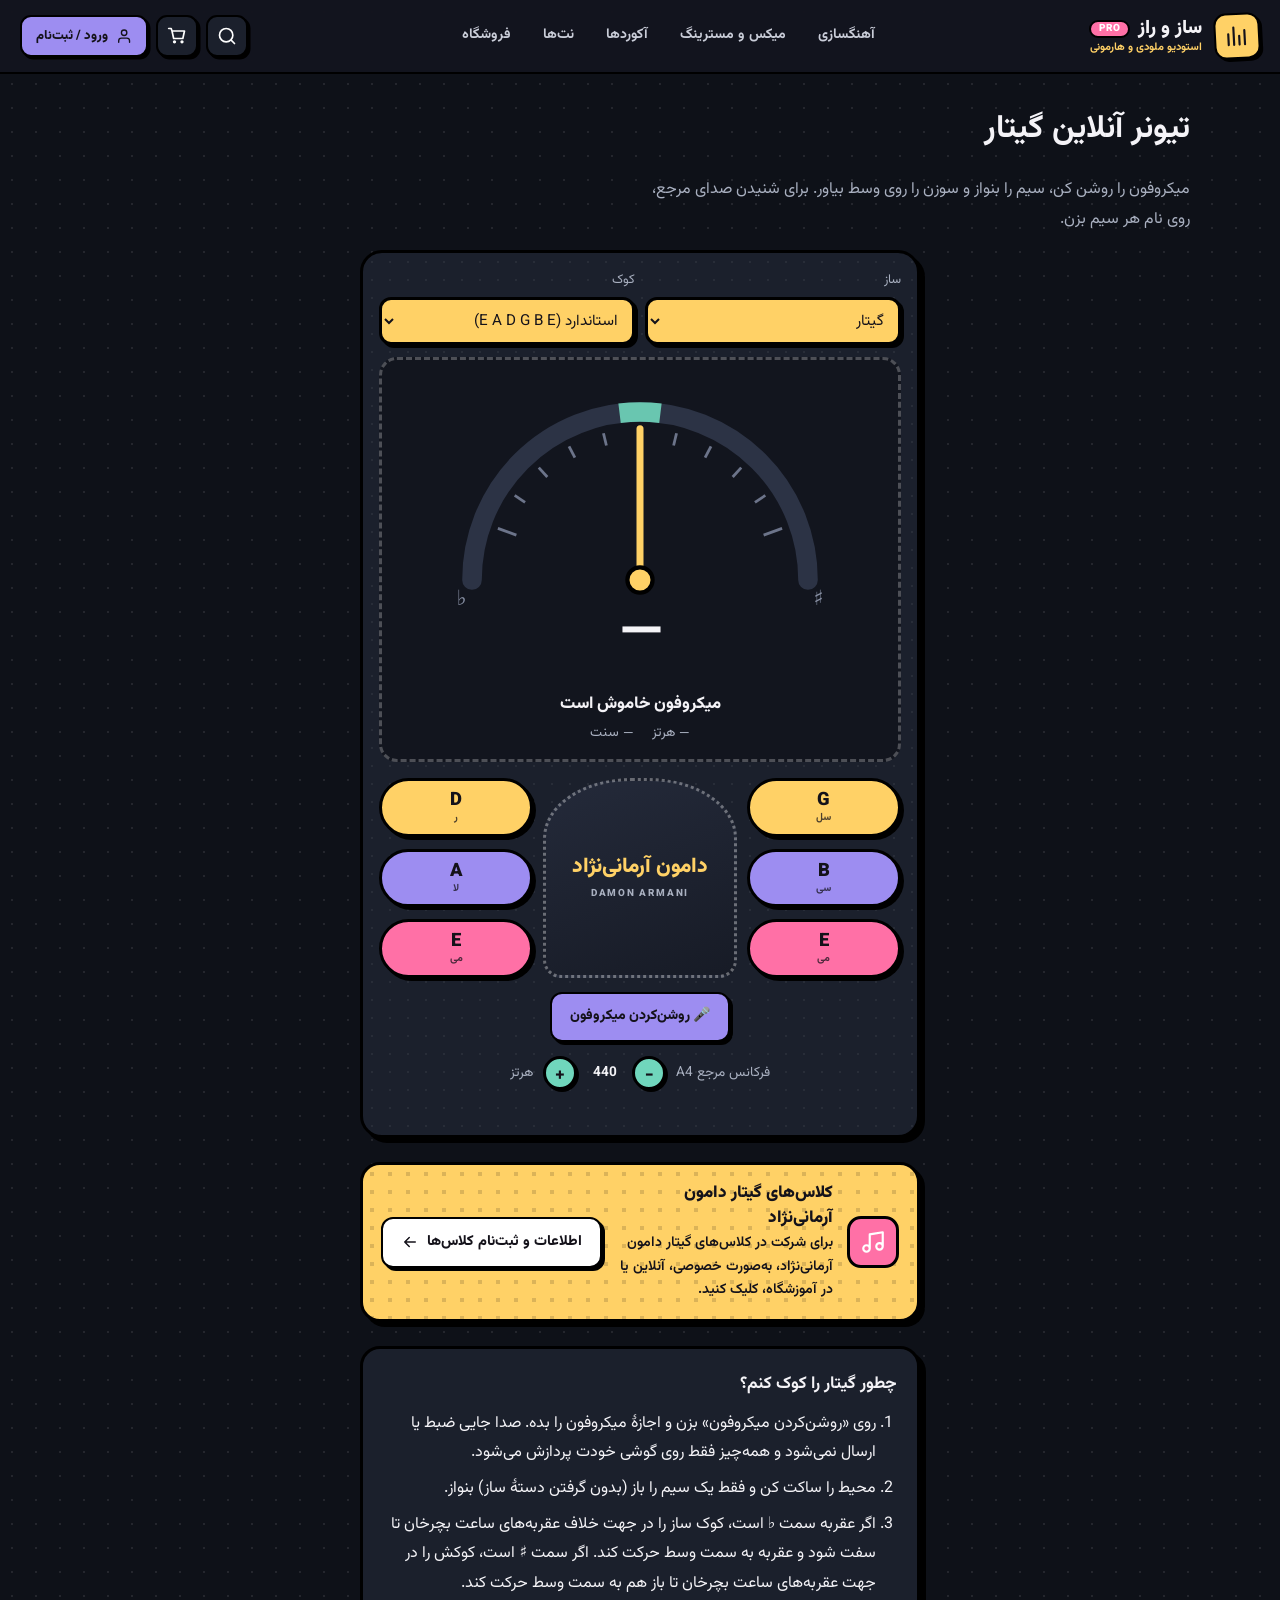
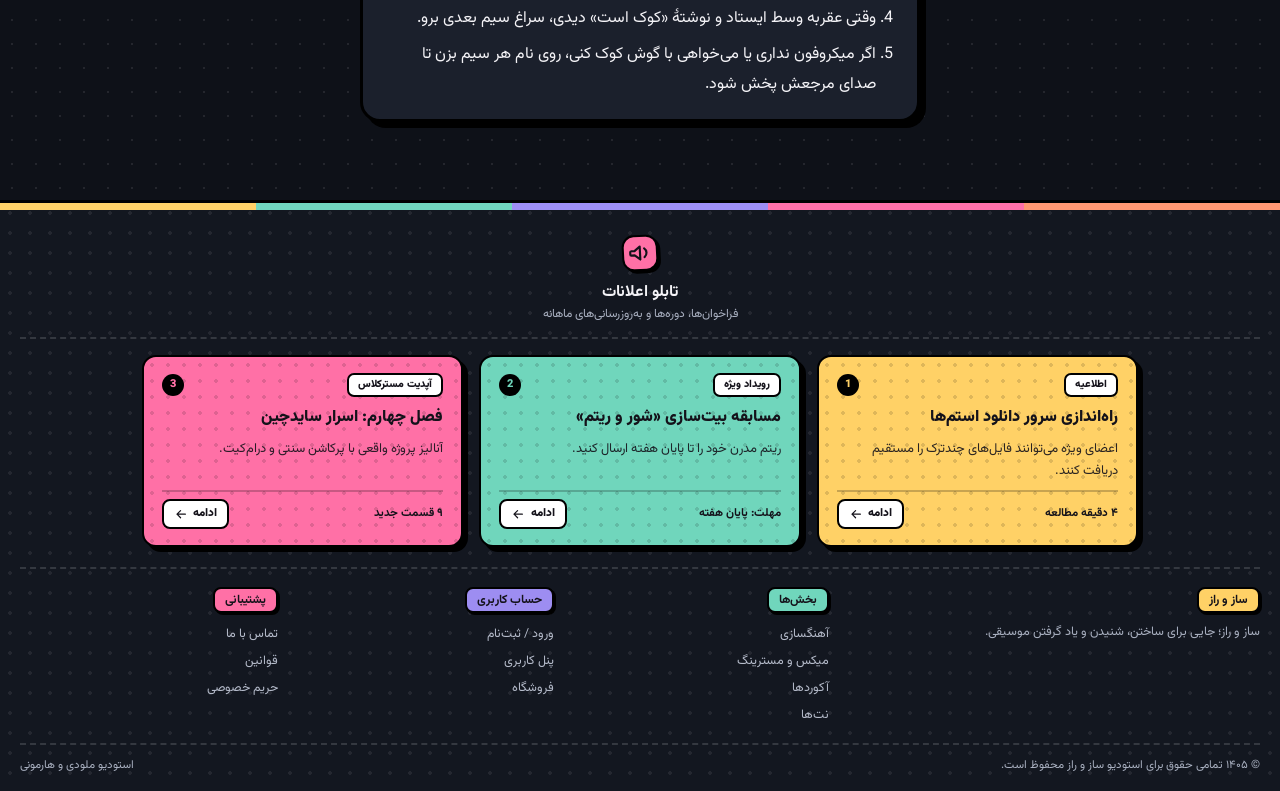
==== commit 74ad45f6: "Add files via upload" ====
--- a/tuner/index.html
+++ b/tuner/index.html
@@ -51,16 +51,17 @@
   <p class="tn-msg" id="tnMsg" role="status"></p>
 </section>
 
+<div id="tnAd"></div>
+
 <section class="box tn-how">
   <h2>چطور گیتار را کوک کنم؟</h2>
   <ol>
     <li>روی «روشن‌کردن میکروفون» بزن و اجازهٔ میکروفون را بده. صدا جایی ضبط یا ارسال نمی‌شود و همه‌چیز فقط روی گوشی خودت پردازش می‌شود.</li>
     <li>محیط را ساکت کن و فقط یک سیم را باز (بدون گرفتن دستهٔ ساز) بنواز.</li>
-    <li>اگر سوزن سمت <b>♭</b> است، سیم پایین است و باید کوکش را بالا ببری. اگر سمت <b>♯</b> است، کوکش را شل کن.</li>
-    <li>وقتی سوزن وسط ایستاد و نوشتهٔ «کوک است» دیدی، سراغ سیم بعدی برو.</li>
+    <li>اگر عقربه سمت ♭ است، کوک ساز را در جهت خلاف عقربه‌های ساعت بچرخان تا سفت شود و عقربه به سمت وسط حرکت کند. اگر سمت ♯ است، کوکش را در جهت عقربه‌های ساعت بچرخان تا باز هم به سمت وسط حرکت کند.</li>
+    <li>وقتی عقربه وسط ایستاد و نوشتهٔ «کوک است» دیدی، سراغ سیم بعدی برو.</li>
     <li>اگر میکروفون نداری یا می‌خواهی با گوش کوک کنی، روی نام هر سیم بزن تا صدای مرجعش پخش شود.</li>
   </ol>
-  <p>نکته: همیشه سیم را از پایین به سمت نت درست بالا بیاور تا کوکش پایدارتر بماند.</p>
 </section>
 </div>
 </main>
--- a/assets/tuner.css
+++ b/assets/tuner.css
@@ -44,3 +44,17 @@
 .tn-how h2{margin-bottom:8px}.tn-how ol{padding-inline-start:1.3em;display:grid;gap:6px}.tn-how p{margin-top:10px;color:var(--muted)}
 @media(max-width:380px){.tn{padding:12px}.tn-note b{font-size:3rem}}
 @media(prefers-reduced-motion:reduce){.tn-needle{transition:none}}
+/* بنر کوچک تیونر */
+#tnAd{max-width:560px;margin:0 auto 24px}
+.tbn{display:flex;align-items:center;gap:14px;flex-wrap:wrap;background:var(--c-compose);color:var(--tx);border:3px solid var(--ink);border-radius:20px;box-shadow:5px 5px 0 var(--shc);padding:16px 18px;position:relative;overflow:hidden}
+.tbn::before{content:'';position:absolute;inset:0;background-image:radial-gradient(rgba(0,0,0,.14) 2.2px,transparent 2.2px);background-size:18px 18px;pointer-events:none}
+.tbn>*{position:relative}
+.tbn-ic{width:52px;height:52px;flex:none;background:var(--c-sheets);color:#fff;border:3px solid var(--ink);border-radius:14px;display:grid;place-items:center}
+.tbn-ic .ic{width:26px;height:26px}
+.tbn-t{flex:1 1 200px;min-width:0}
+.tbn-t h2{font-size:1.05rem;font-weight:900;line-height:1.5}
+.tbn-t p{font-size:.88rem;font-weight:600;line-height:1.7}
+.tbn .btn{background:#fff;color:var(--tx);padding:10px 18px;font-size:.9rem;flex:none}
+.tbn-img img{display:block;width:100%;height:auto;border:3px solid var(--ink);border-radius:18px;box-shadow:5px 5px 0 var(--shc)}
+.tbn-x iframe{display:block;width:100%;border:3px solid var(--ink);border-radius:18px}
+@media(max-width:480px){.tbn .btn{width:100%;justify-content:center}}
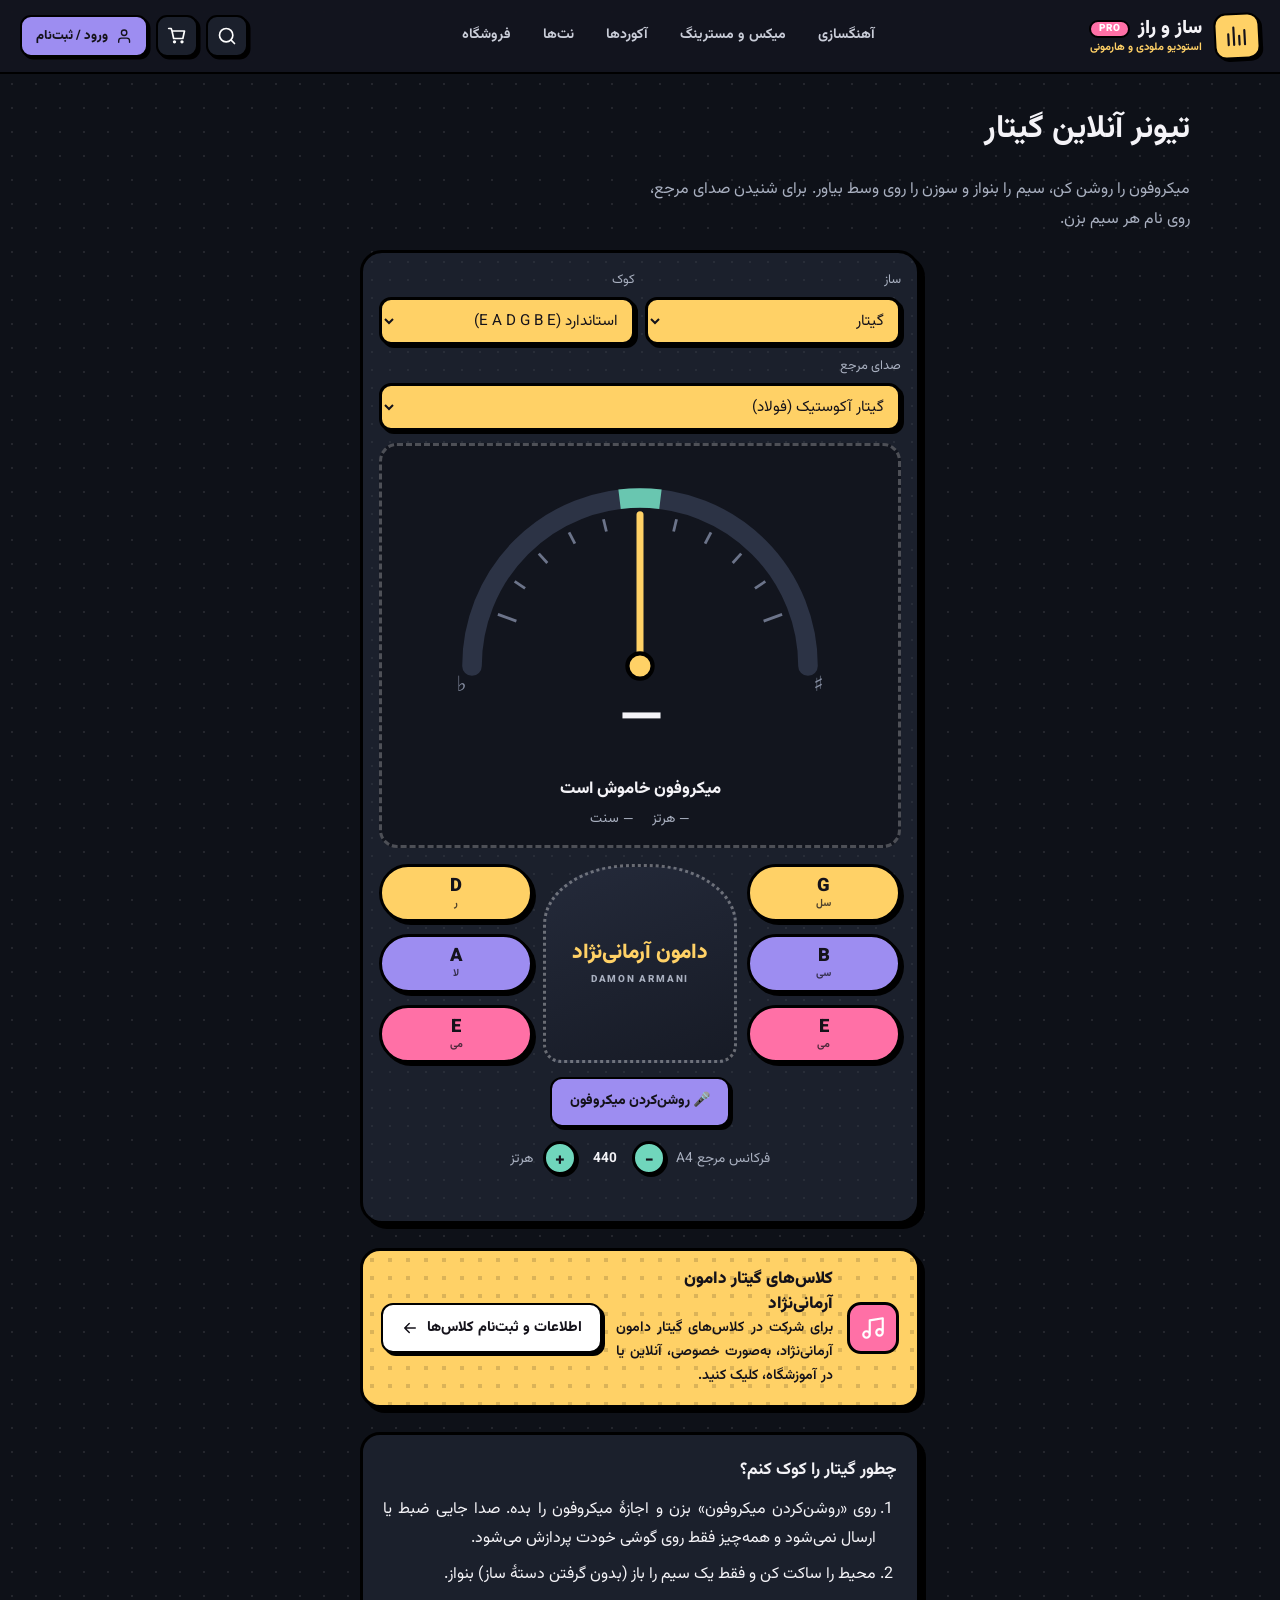
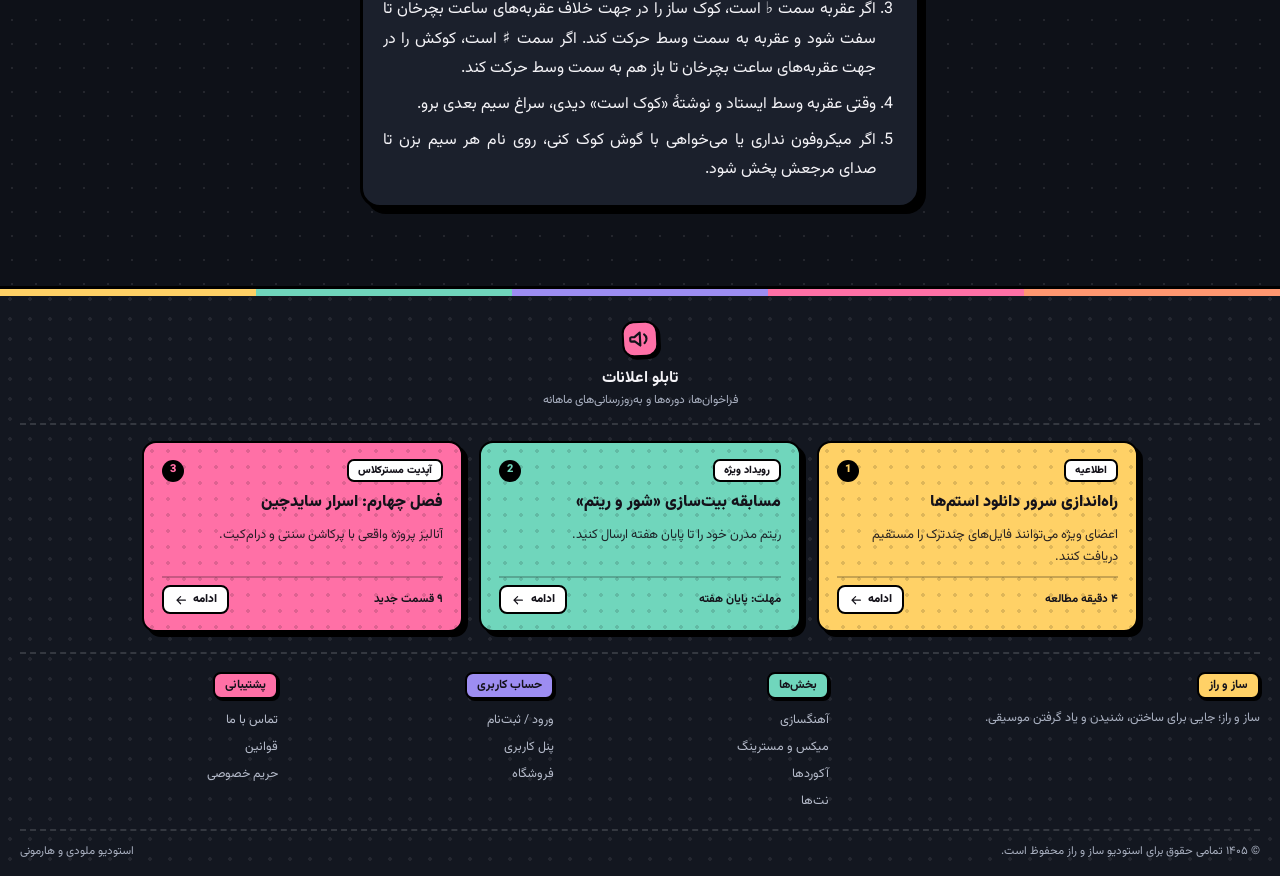
==== commit 1a33809c: "Add files via upload" ====
--- a/tuner/index.html
+++ b/tuner/index.html
@@ -19,6 +19,7 @@
   <div class="tn-top">
     <label class="tn-sel"><span>ساز</span><select id="tnInst"><option value="guitar">گیتار</option><option value="bass">گیتار باس</option><option value="uke">اوکوله</option></select></label>
     <label class="tn-sel"><span>کوک</span><select id="tnTun"></select></label>
+    <label class="tn-sel tn-wide"><span>صدای مرجع</span><select id="tnSnd"></select></label>
   </div>
 
   <div class="tn-dial" aria-live="polite">
--- a/assets/tuner.css
+++ b/assets/tuner.css
@@ -58,3 +58,6 @@
 .tbn-img img{display:block;width:100%;height:auto;border:3px solid var(--ink);border-radius:18px;box-shadow:5px 5px 0 var(--shc)}
 .tbn-x iframe{display:block;width:100%;border:3px solid var(--ink);border-radius:18px}
 @media(max-width:480px){.tbn .btn{width:100%;justify-content:center}}
+
+.tn-wide{grid-column:1/-1}
+.tn-lead,.tn-how li,.tn-how p,.tbn-t p{text-align:justify;text-justify:inter-word}
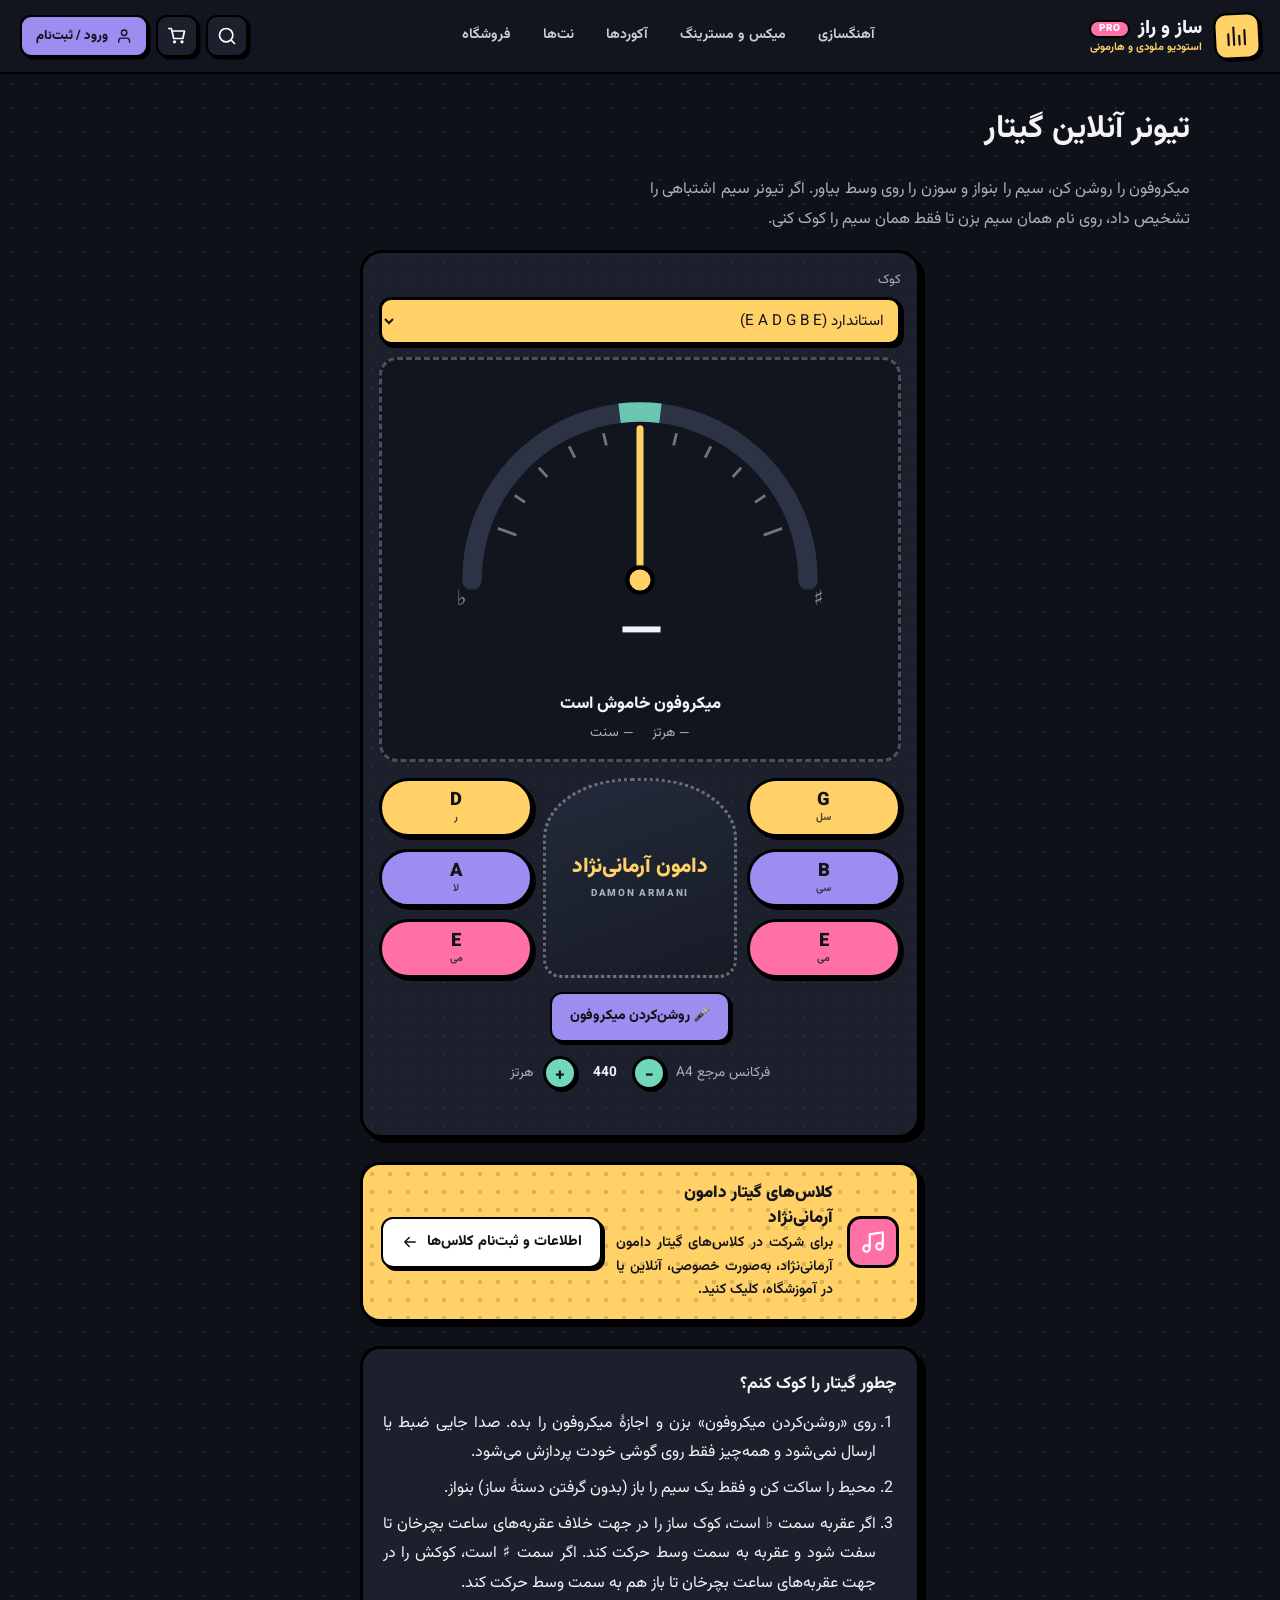
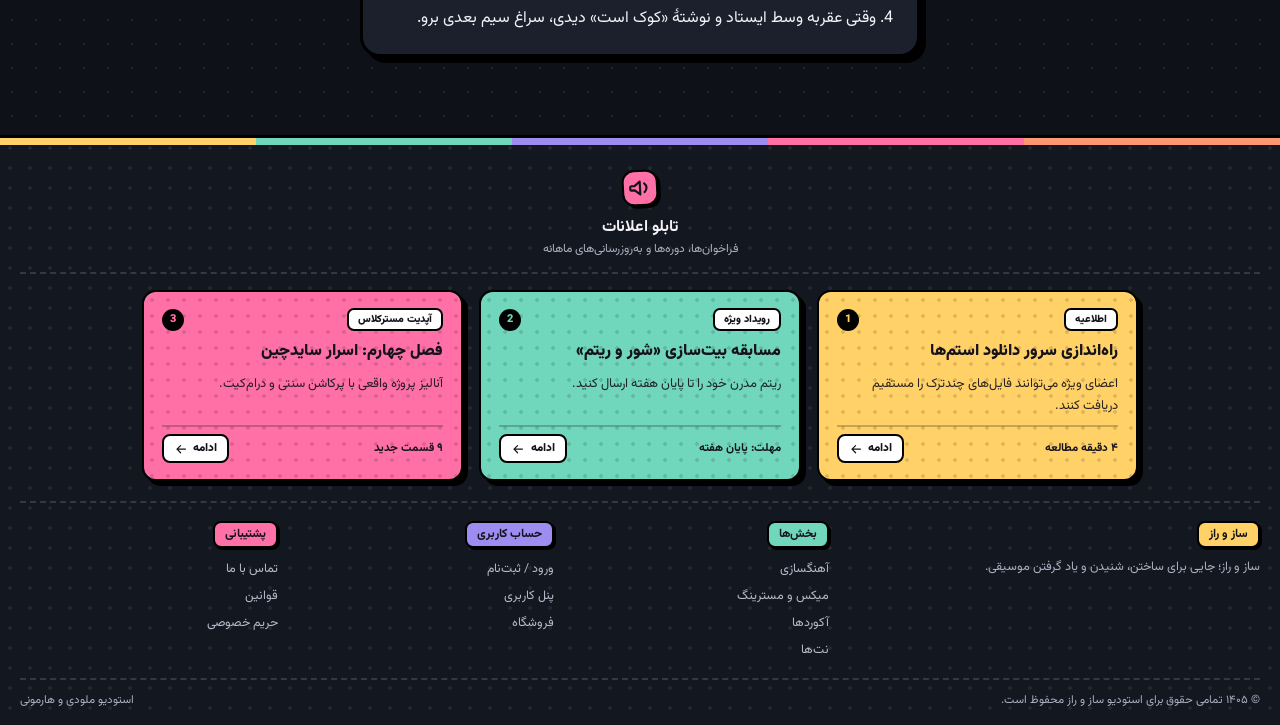
==== commit c966e9c0: "Add files via upload" ====
--- a/tuner/index.html
+++ b/tuner/index.html
@@ -1,7 +1,7 @@
 <!DOCTYPE html>
 <html lang="fa" dir="rtl"><head><meta charset="utf-8"><meta name="viewport" content="width=device-width,initial-scale=1,viewport-fit=cover">
 <title>تیونر آنلاین گیتار | کوک گیتار با میکروفون | ساز و راز</title>
-<meta name="description" content="تیونر آنلاین رایگان برای کوک گیتار، باس و اوکوله با میکروفون گوشی. کوک استاندارد، دراپ دی، نیم‌پرده پایین، DADGAD و اوپن؛ همراه با صدای مرجع هر سیم. ساختهٔ دامون آرمانی‌نژاد.">
+<meta name="description" content="تیونر آنلاین رایگان برای کوک گیتار با میکروفون گوشی. کوک استاندارد، دراپ دی، نیم‌پرده پایین، DADGAD و اوپن. ساختهٔ دامون آرمانی‌نژاد.">
 <link rel="canonical" href="https://sazoraz.github.io/tuner/"><meta name="robots" content="index,follow,max-image-preview:large">
 <meta property="og:type" content="website"><meta property="og:locale" content="fa_IR"><meta property="og:site_name" content="ساز و راز"><meta property="og:title" content="تیونر آنلاین گیتار | ساز و راز"><meta property="og:description" content="گیتارت را با میکروفون گوشی کوک کن؛ رایگان و بدون نصب."><meta property="og:url" content="https://sazoraz.github.io/tuner/">
 <meta name="theme-color" content="#0e1118"><link rel="icon" href="/assets/favicon.svg">
@@ -13,13 +13,11 @@
 <main id="main" class="wrap">
 <div class="pg wide">
 <div class="pg-h"><h1>تیونر آنلاین گیتار</h1></div>
-<p class="tn-lead">میکروفون را روشن کن، سیم را بنواز و سوزن را روی وسط بیاور. برای شنیدن صدای مرجع، روی نام هر سیم بزن.</p>
+<p class="tn-lead">میکروفون را روشن کن، سیم را بنواز و سوزن را روی وسط بیاور. اگر تیونر سیم اشتباهی را تشخیص داد، روی نام همان سیم بزن تا فقط همان سیم را کوک کنی.</p>
 
 <section class="tn" id="tn" aria-label="تیونر">
   <div class="tn-top">
-    <label class="tn-sel"><span>ساز</span><select id="tnInst"><option value="guitar">گیتار</option><option value="bass">گیتار باس</option><option value="uke">اوکوله</option></select></label>
     <label class="tn-sel"><span>کوک</span><select id="tnTun"></select></label>
-    <label class="tn-sel tn-wide"><span>صدای مرجع</span><select id="tnSnd"></select></label>
   </div>
 
   <div class="tn-dial" aria-live="polite">
@@ -61,7 +59,6 @@
     <li>محیط را ساکت کن و فقط یک سیم را باز (بدون گرفتن دستهٔ ساز) بنواز.</li>
     <li>اگر عقربه سمت ♭ است، کوک ساز را در جهت خلاف عقربه‌های ساعت بچرخان تا سفت شود و عقربه به سمت وسط حرکت کند. اگر سمت ♯ است، کوکش را در جهت عقربه‌های ساعت بچرخان تا باز هم به سمت وسط حرکت کند.</li>
     <li>وقتی عقربه وسط ایستاد و نوشتهٔ «کوک است» دیدی، سراغ سیم بعدی برو.</li>
-    <li>اگر میکروفون نداری یا می‌خواهی با گوش کوک کنی، روی نام هر سیم بزن تا صدای مرجعش پخش شود.</li>
   </ol>
 </section>
 </div>
--- a/assets/tuner.css
+++ b/assets/tuner.css
@@ -1,7 +1,7 @@
 /* ساز و راز — تیونر | هماهنگ با تم نئو‌ممفیس */
 .tn-lead{color:var(--muted);margin:0 0 16px;max-width:60ch}
 .tn{background:var(--card);border:3px solid var(--ink);border-radius:22px;box-shadow:var(--sh) var(--sh) 0 var(--shc);padding:16px;max-width:560px;margin:0 auto 24px;position:relative;background-image:radial-gradient(rgba(255,255,255,.06) 1.5px,transparent 1.5px);background-size:18px 18px}
-.tn-top{display:grid;grid-template-columns:1fr 1fr;gap:10px;margin-bottom:12px}
+.tn-top{display:grid;grid-template-columns:1fr;gap:10px;margin-bottom:12px}
 .tn-sel{display:flex;flex-direction:column;gap:4px;font-size:.8rem;color:var(--muted)}
 .tn-sel select{font:inherit;font-size:.95rem;color:var(--tx);background:var(--c-compose);border:3px solid var(--ink);border-radius:12px;padding:8px 10px;box-shadow:3px 3px 0 var(--shc);min-width:0}
 .tn-dial{background:#12151e;border:3px dashed rgba(255,255,255,.25);border-radius:18px;padding:10px 8px 14px;text-align:center}
@@ -59,5 +59,4 @@
 .tbn-x iframe{display:block;width:100%;border:3px solid var(--ink);border-radius:18px}
 @media(max-width:480px){.tbn .btn{width:100%;justify-content:center}}
 
-.tn-wide{grid-column:1/-1}
 .tn-lead,.tn-how li,.tn-how p,.tbn-t p{text-align:justify;text-justify:inter-word}
